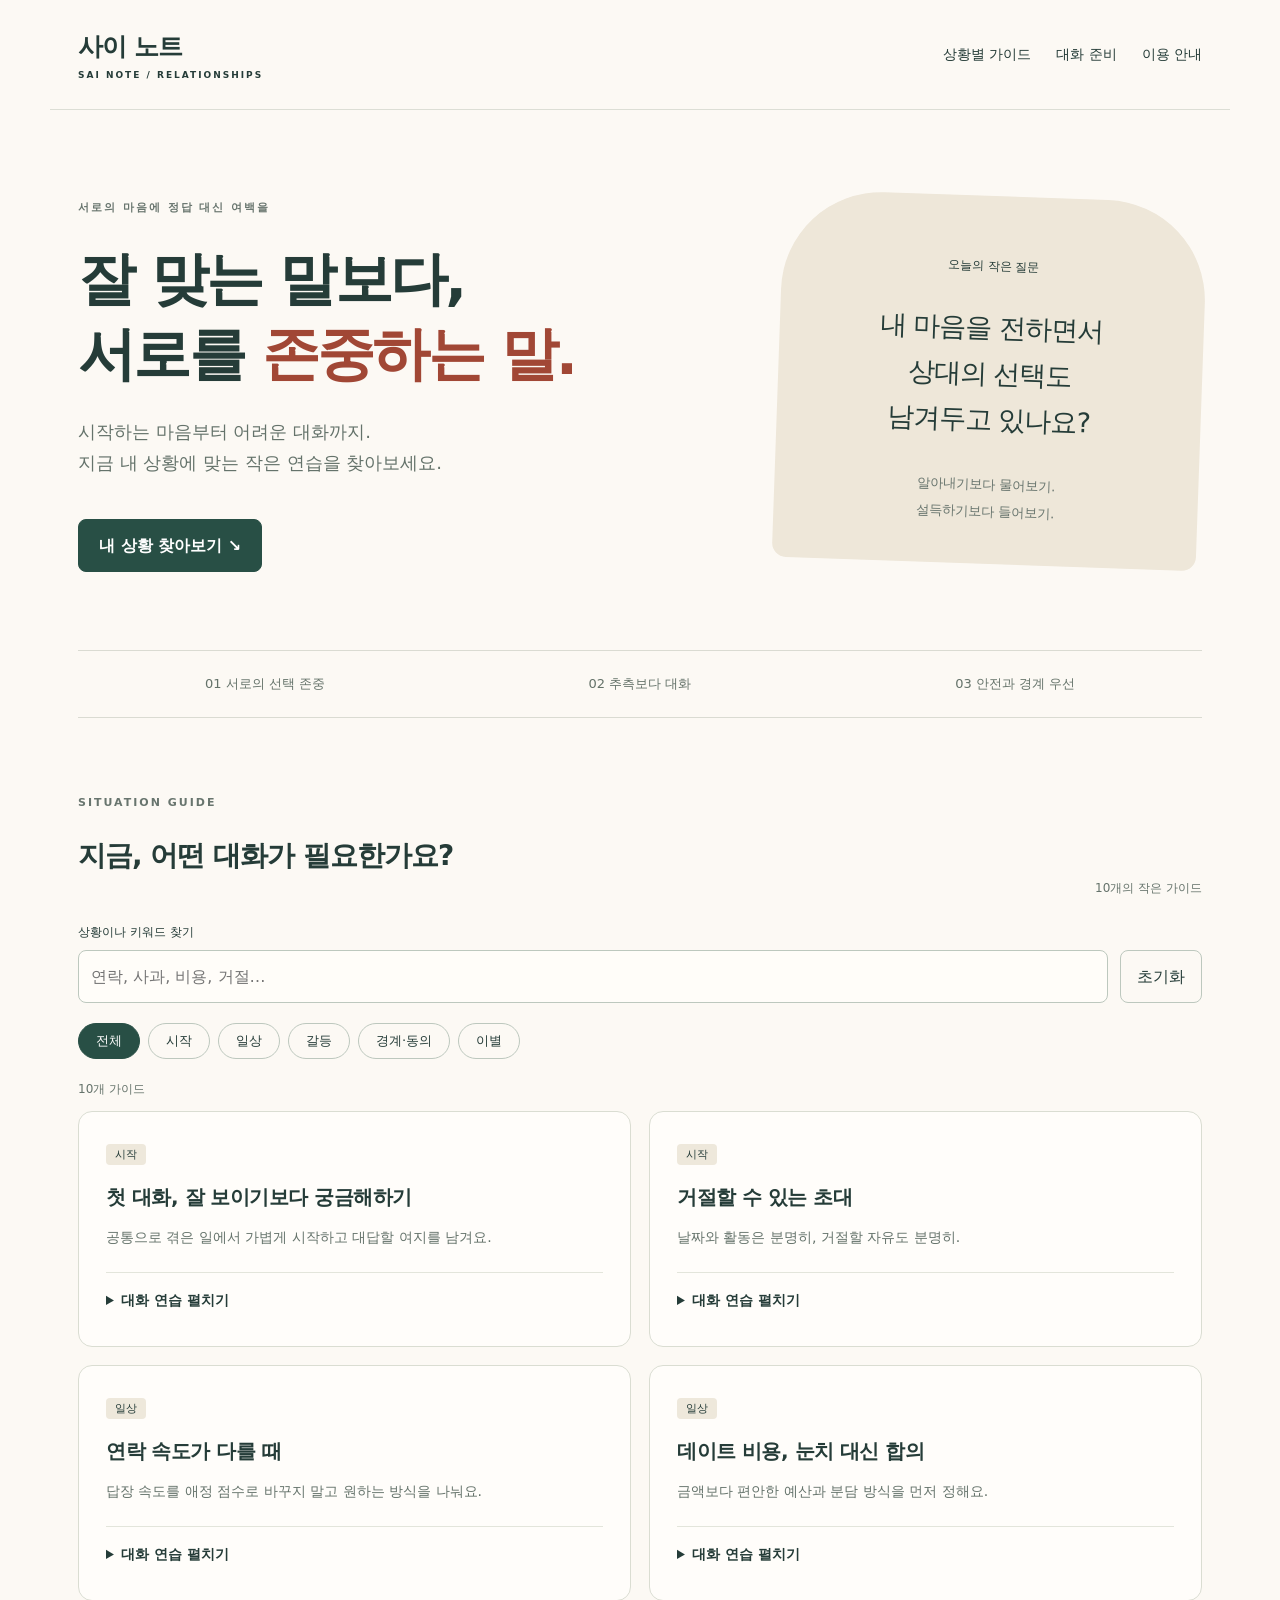
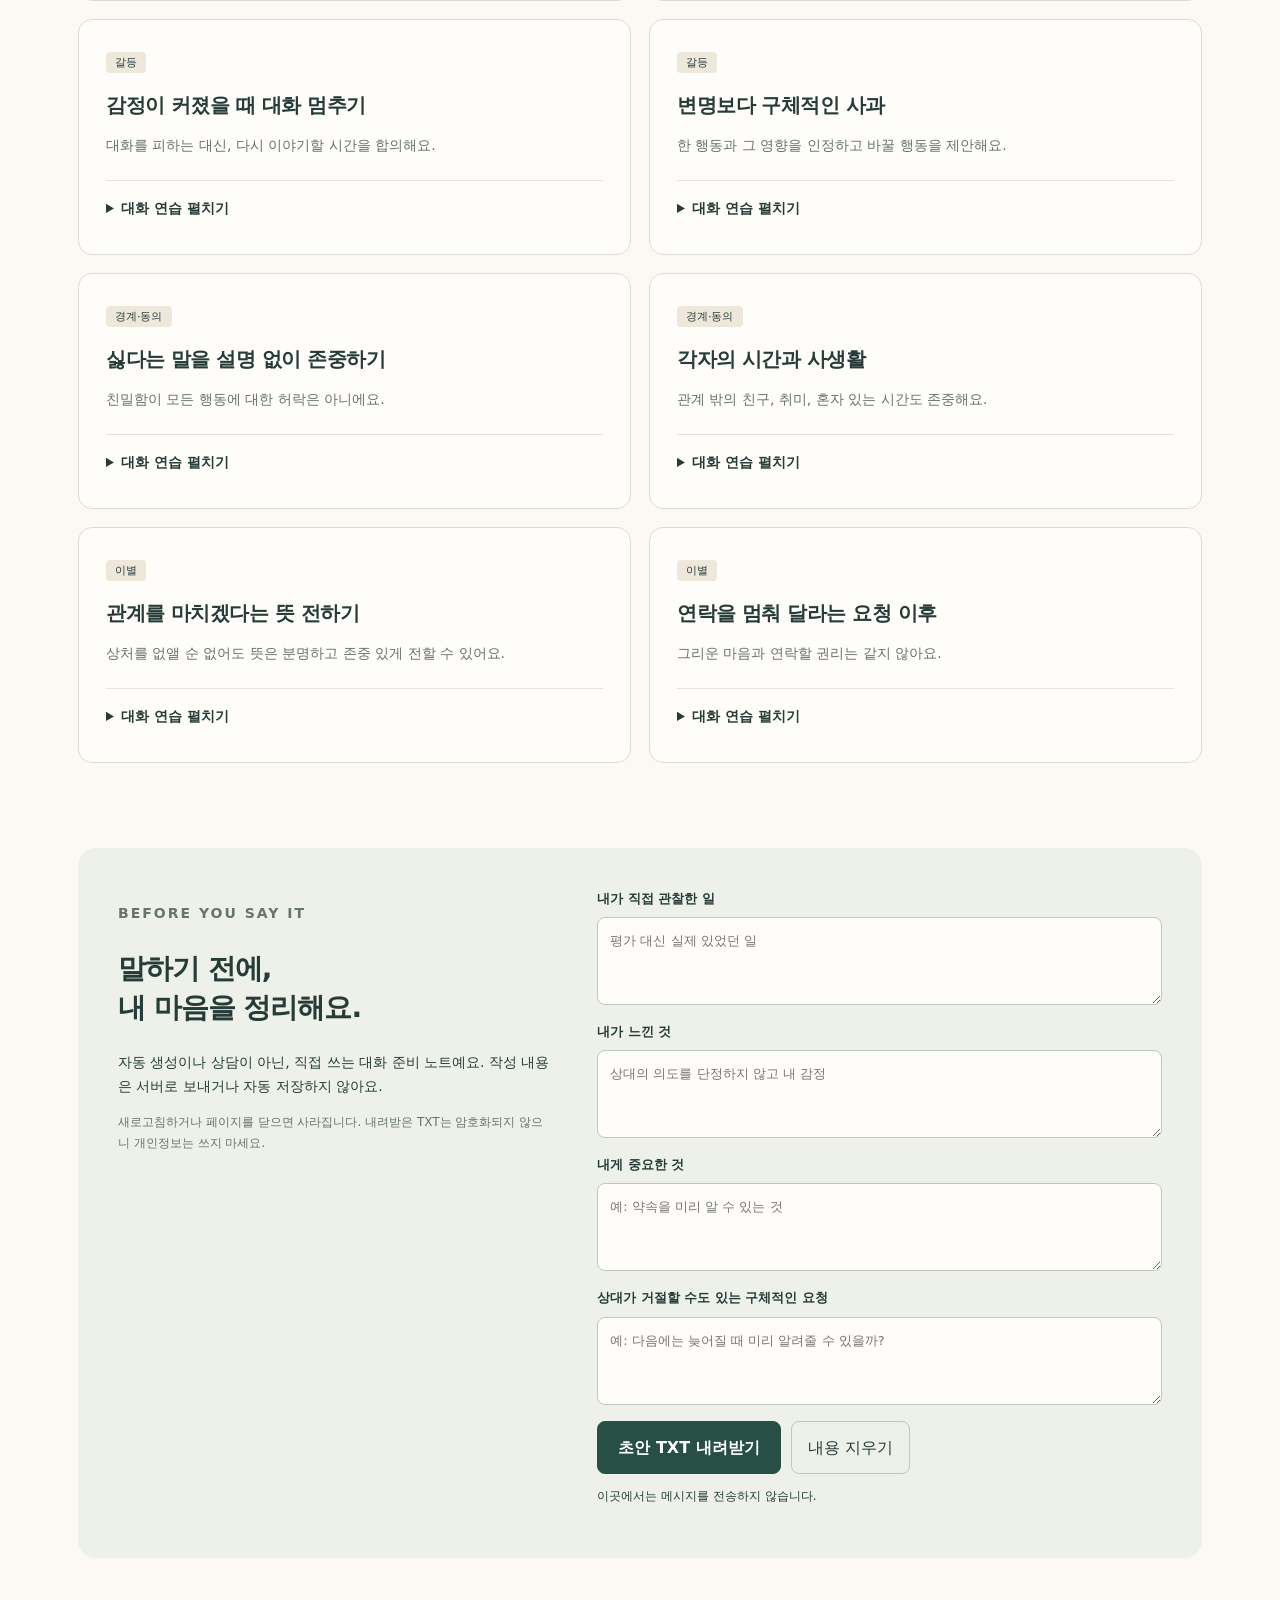
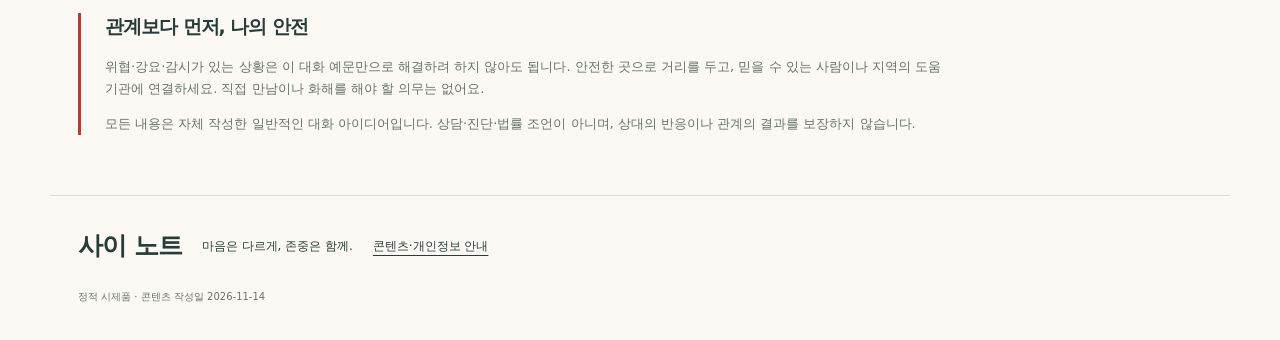
==== index.html @ 55cfc944 "Publish respectful relationship guide prototype" ====
<!doctype html><html lang="ko"><head><meta name="robots" content="noindex,nofollow"><meta charset="utf-8"><meta name="viewport" content="width=device-width,initial-scale=1"><meta name="description" content="서로를 존중하는 대화, 갈등, 경계와 이별을 위한 상황별 연애 가이드."><title>사이 노트 · 서로를 이해하는 대화</title><link rel="stylesheet" href="./style.css"><script type="module" src="./app.js"></script></head><body><a class="skip" href="#main">본문 바로가기</a><header><a class="brand" href="./index.html">사이 노트<span>SAI NOTE / RELATIONSHIPS</span></a><nav aria-label="주 메뉴"><a href="#guides">상황별 가이드</a><a href="#draft">대화 준비</a><a href="./about.html">이용 안내</a></nav></header><main id="main"><section class="hero"><div><p class="eyebrow">서로의 마음에 정답 대신 여백을</p><h1>잘 맞는 말보다,<br>서로를 <em>존중하는 말.</em></h1><p class="lead">시작하는 마음부터 어려운 대화까지.<br>지금 내 상황에 맞는 작은 연습을 찾아보세요.</p><a class="cta" href="#guides">내 상황 찾아보기 ↘</a></div><aside class="hero-note"><span>오늘의 작은 질문</span><p>내 마음을 전하면서<br>상대의 선택도<br>남겨두고 있나요?</p><small>알아내기보다 물어보기.<br>설득하기보다 들어보기.</small></aside></section><div class="principles"><span>01 서로의 선택 존중</span><span>02 추측보다 대화</span><span>03 안전과 경계 우선</span></div><section id="guides"><div class="section-heading"><div><p class="eyebrow">SITUATION GUIDE</p><h2>지금, 어떤 대화가 필요한가요?</h2></div><span>10개의 작은 가이드</span></div><label class="search-label" for="search">상황이나 키워드 찾기</label><div class="search-row"><input id="search" type="search" placeholder="연락, 사과, 비용, 거절…" maxlength="150"><button id="reset" type="button">초기화</button></div><div class="filters" id="filters" role="group" aria-label="상황 분류"></div><p id="count" role="status" aria-live="polite"></p><div id="cards" class="cards"></div><noscript><p>가이드 검색에는 JavaScript가 필요합니다. 이 사이트는 외부로 입력을 전송하지 않습니다.</p></noscript></section><section id="draft" class="draft"><div><p class="eyebrow">BEFORE YOU SAY IT</p><h2>말하기 전에,<br>내 마음을 정리해요.</h2><p>자동 생성이나 상담이 아닌, 직접 쓰는 대화 준비 노트예요. 작성 내용은 서버로 보내거나 자동 저장하지 않아요.</p><p class="muted">새로고침하거나 페이지를 닫으면 사라집니다. 내려받은 TXT는 암호화되지 않으니 개인정보는 쓰지 마세요.</p></div><form id="draft-form"><label for="fact">내가 직접 관찰한 일<textarea id="fact" maxlength="1000" placeholder="평가 대신 실제 있었던 일"></textarea></label><label for="feeling">내가 느낀 것<textarea id="feeling" maxlength="1000" placeholder="상대의 의도를 단정하지 않고 내 감정"></textarea></label><label for="need">내게 중요한 것<textarea id="need" maxlength="1000" placeholder="예: 약속을 미리 알 수 있는 것"></textarea></label><label for="request">상대가 거절할 수도 있는 구체적인 요청<textarea id="request" maxlength="1000" placeholder="예: 다음에는 늦어질 때 미리 알려줄 수 있을까?"></textarea></label><div class="actions"><button type="submit" class="cta">초안 TXT 내려받기</button><button id="clear" type="button">내용 지우기</button></div><p id="draft-status" role="status" aria-live="polite">이곳에서는 메시지를 전송하지 않습니다.</p></form></section><aside class="notice"><h2>관계보다 먼저, 나의 안전</h2><p>위협·강요·감시가 있는 상황은 이 대화 예문만으로 해결하려 하지 않아도 됩니다. 안전한 곳으로 거리를 두고, 믿을 수 있는 사람이나 지역의 도움 기관에 연결하세요. 직접 만남이나 화해를 해야 할 의무는 없어요.</p><p>모든 내용은 자체 작성한 일반적인 대화 아이디어입니다. 상담·진단·법률 조언이 아니며, 상대의 반응이나 관계의 결과를 보장하지 않습니다.</p></aside></main><footer><a class="brand" href="./index.html">사이 노트</a><p>마음은 다르게, 존중은 함께.</p><a href="./about.html">콘텐츠·개인정보 안내</a><small>정적 시제품 · 콘텐츠 작성일 2026-11-14</small></footer></body></html>
---- style.css ----
:root{font-family:system-ui,-apple-system,'Apple SD Gothic Neo',sans-serif;color:#253c38;background:#fcf9f4;line-height:1.7;font-size:16px}*{box-sizing:border-box}html{scroll-behavior:smooth}body{margin:0}a{color:inherit;text-underline-offset:5px}button,input,textarea{font:inherit}button,a,input,textarea,summary{-webkit-tap-highlight-color:transparent}button,summary{cursor:pointer}:focus-visible{outline:3px solid #ac4a35;outline-offset:4px}header,main,footer{max-width:1180px;margin:auto;padding:0 28px}header{display:flex;align-items:center;justify-content:space-between;gap:24px;min-height:110px;border-bottom:1px solid #dcded5}.brand{text-decoration:none;font-size:25px;font-weight:800;letter-spacing:-1px}.brand span{display:block;font-size:9px;letter-spacing:2px;font-weight:600}nav{display:flex;gap:25px;font-size:14px}nav a{text-decoration:none}.hero{padding:78px 0;display:grid;grid-template-columns:1.5fr 1fr;gap:65px;align-items:center}.eyebrow{font-size:11px;font-weight:700;letter-spacing:2px;color:#68756e}h1{font-size:clamp(35px,4.5vw,58px);line-height:1.3;letter-spacing:-2.6px;margin:25px 0}h1 em{font-style:normal;color:#a14735}.lead{font-size:18px;color:#65736b}.cta{display:inline-block;background:#284f45;color:#fff;border:1px solid #284f45;border-radius:8px;padding:12px 20px;text-decoration:none;font-weight:650}.hero .cta{margin-top:22px}.hero-note{background:#eee7d9;border-radius:100px 100px 14px 14px;padding:55px 35px 40px;text-align:center;transform:rotate(2deg)}.hero-note>span{font-size:12px}.hero-note>p{font-size:27px;line-height:1.7;letter-spacing:-1px}.hero-note small{color:#68756e}.principles{border-top:1px solid #dadbd2;border-bottom:1px solid #dadbd2;display:flex;justify-content:space-around;gap:10px;padding:22px 0;font-size:13px;color:#647269}section{scroll-margin-top:25px}#guides{padding:65px 0}.section-heading{display:flex;align-items:end;justify-content:space-between;gap:20px}.section-heading>span{font-size:12px;color:#65736b}h2{font-size:28px;line-height:1.4;letter-spacing:-1px}h3{font-size:20px;line-height:1.5;margin:16px 0 9px;letter-spacing:-.5px}.search-label{display:block;font-size:12px;margin:24px 0 7px}.search-row{display:flex;gap:12px}input,textarea{background:#fffdf9;border:1px solid #bdc8be;border-radius:8px;padding:12px;max-width:100%;width:100%;color:#253c38}button{border:1px solid #bdc8be;background:transparent;border-radius:8px;padding:9px 16px;color:#253c38;white-space:nowrap}.filters{display:flex;flex-wrap:wrap;gap:8px;margin:20px 0}.filters button{font-size:13px;border-radius:30px;padding:6px 17px}.filters button[aria-pressed=true]{background:#284f45;color:#fff;border-color:#284f45}#count{font-size:12px;color:#65736b}.cards{display:grid;grid-template-columns:repeat(2,minmax(0,1fr));gap:18px;align-items:start}.card{border:1px solid #daddd2;border-radius:14px;padding:27px;background:#fffdfa;overflow-wrap:anywhere}.card>p{font-size:14px;color:#65736b}.tag{font-size:11px;border-radius:4px;background:#eee8db;padding:4px 9px}details{font-size:14px;border-top:1px solid #e3e5db;padding-top:16px;margin-top:22px}summary{font-weight:650;min-height:30px}ol{padding-left:23px}li{margin-bottom:10px}blockquote{margin:12px 0;padding:15px;background:#f0f3ec;border-left:3px solid #718471;border-radius:0 6px 6px 0}h4{margin-bottom:6px}.question{color:#a14735;font-weight:600}.empty{grid-column:1/-1;padding:35px;border:1px dashed #bdc8be}.draft{background:#eef1e9;border-radius:18px;padding:40px;display:grid;grid-template-columns:1fr 1.3fr;gap:45px;margin:20px 0 55px}.draft p{font-size:14px}.draft .muted{font-size:12px;color:#65736b}form label{display:block;font-size:13px;font-weight:650;margin-bottom:16px}textarea{display:block;min-height:88px;resize:vertical;margin-top:7px;font-weight:400}.actions{display:flex;flex-wrap:wrap;gap:10px}#draft-status{font-size:12px}.notice{border-left:3px solid #a14735;padding:0 24px;margin-bottom:60px}.notice h2{font-size:19px}.notice p{font-size:13px;max-width:850px;color:#65736b}footer{border-top:1px solid #dcded5;padding-top:28px;padding-bottom:35px;display:flex;align-items:center;gap:20px;flex-wrap:wrap}footer p,footer>a:not(.brand){font-size:12px}footer small{width:100%;font-size:10px;color:#65736b}.skip{position:absolute;left:10px;top:-100px;background:white;padding:10px;z-index:10}.skip:focus{top:10px}.about{max-width:800px;padding-top:45px;padding-bottom:60px}.about h1{font-size:38px}.about h2{font-size:22px;margin-top:35px}.about p{overflow-wrap:anywhere}@media(max-width:750px){header{flex-direction:column;align-items:flex-start;padding-top:20px;padding-bottom:20px;gap:16px}nav{gap:17px;font-size:12px}.hero{grid-template-columns:1fr;gap:30px;padding:40px 0}.hero-note{transform:none;border-radius:18px;padding:25px}.hero-note>p{font-size:23px}.hero-note small{display:block}.principles{flex-wrap:wrap;justify-content:flex-start;font-size:11px}.section-heading{display:block}.cards{grid-template-columns:1fr}.draft{grid-template-columns:1fr;padding:23px;gap:20px}header,main,footer{padding-left:20px;padding-right:20px}h2{font-size:24px}.card{padding:21px}}@media(prefers-reduced-motion:reduce){html{scroll-behavior:auto}}
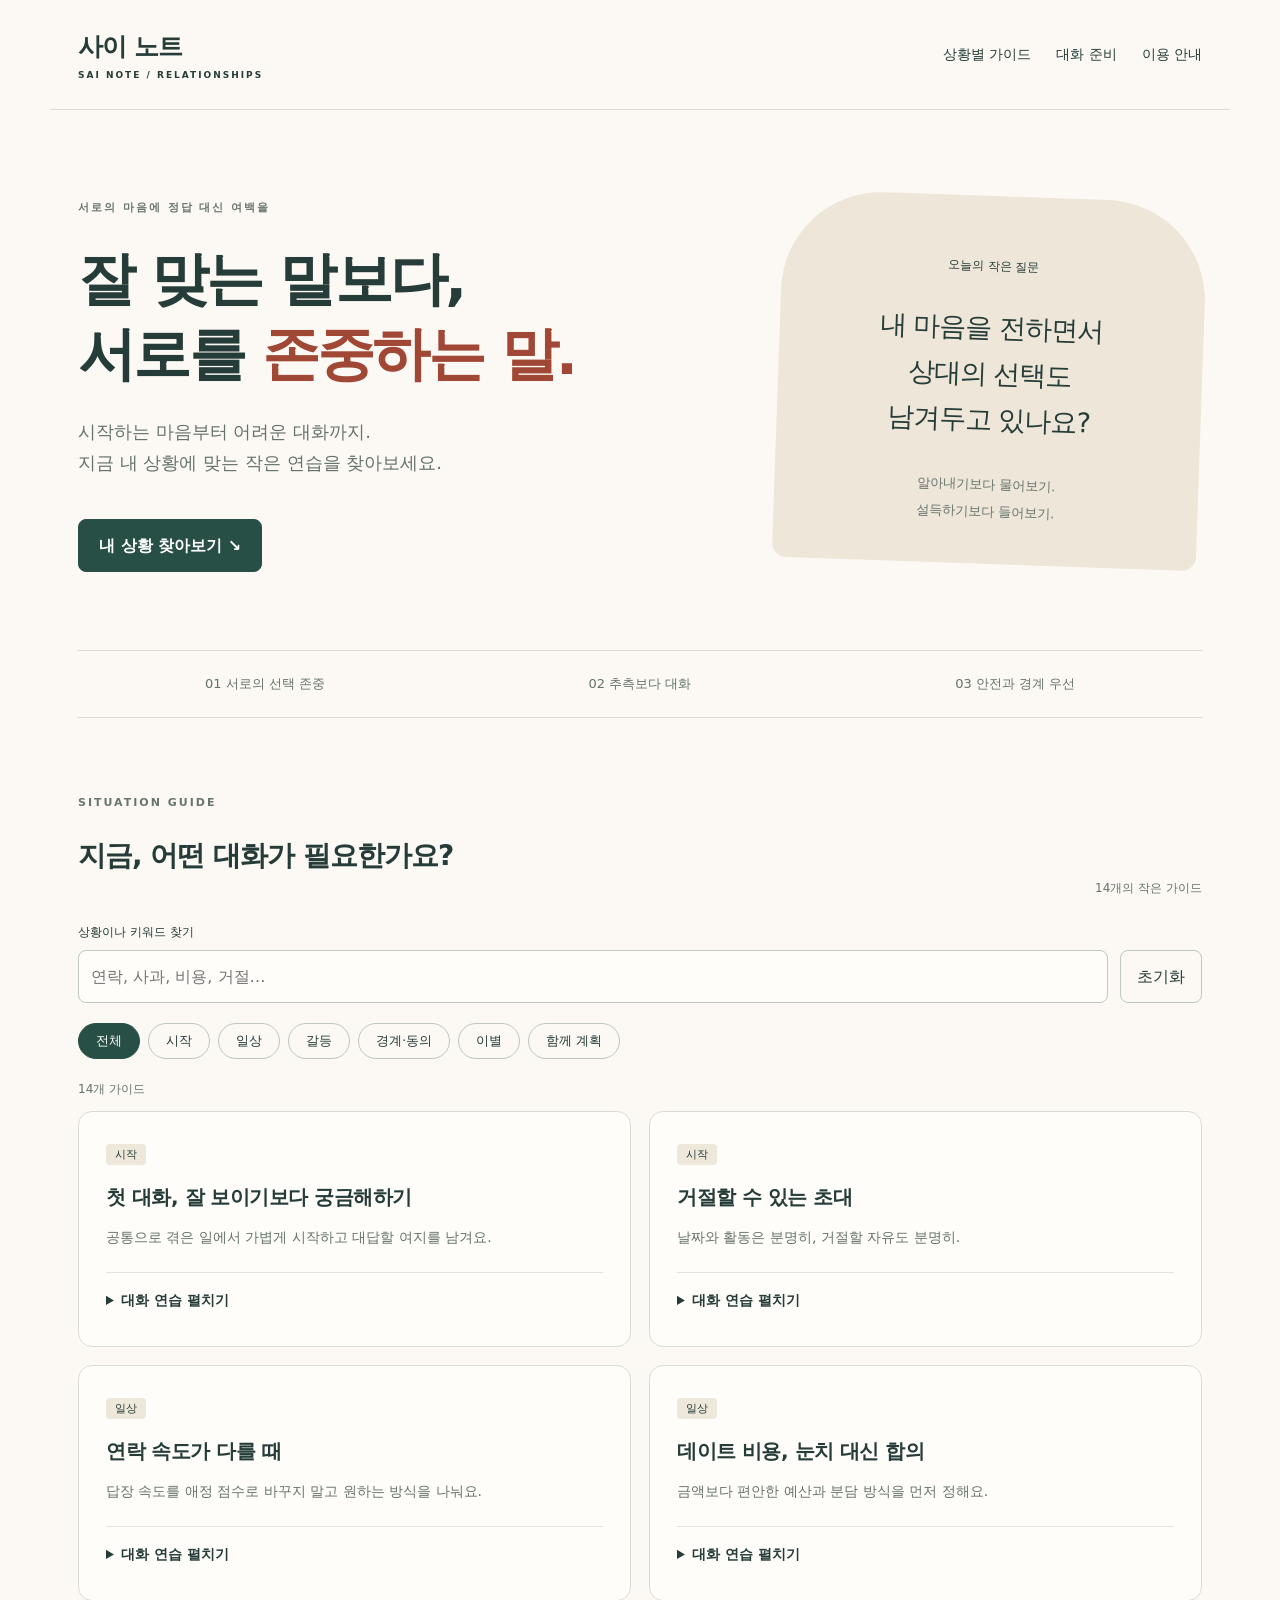
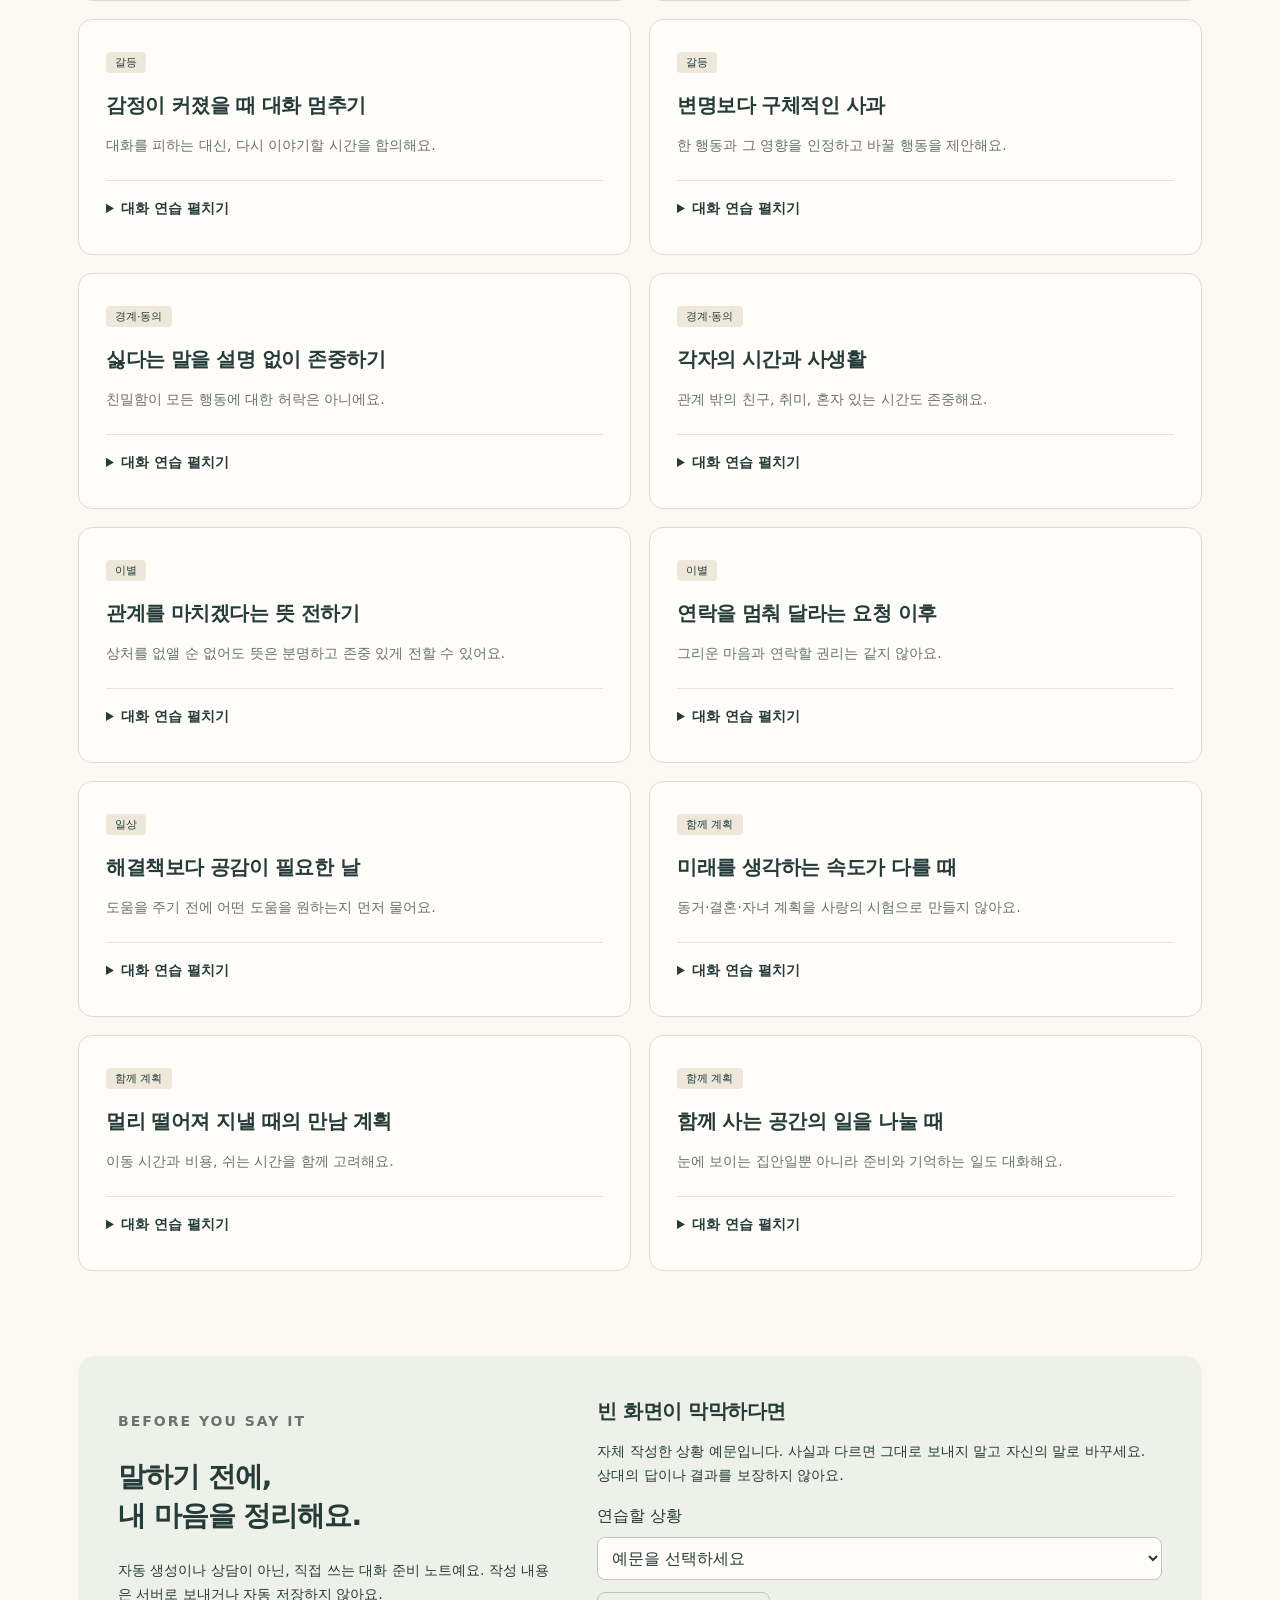
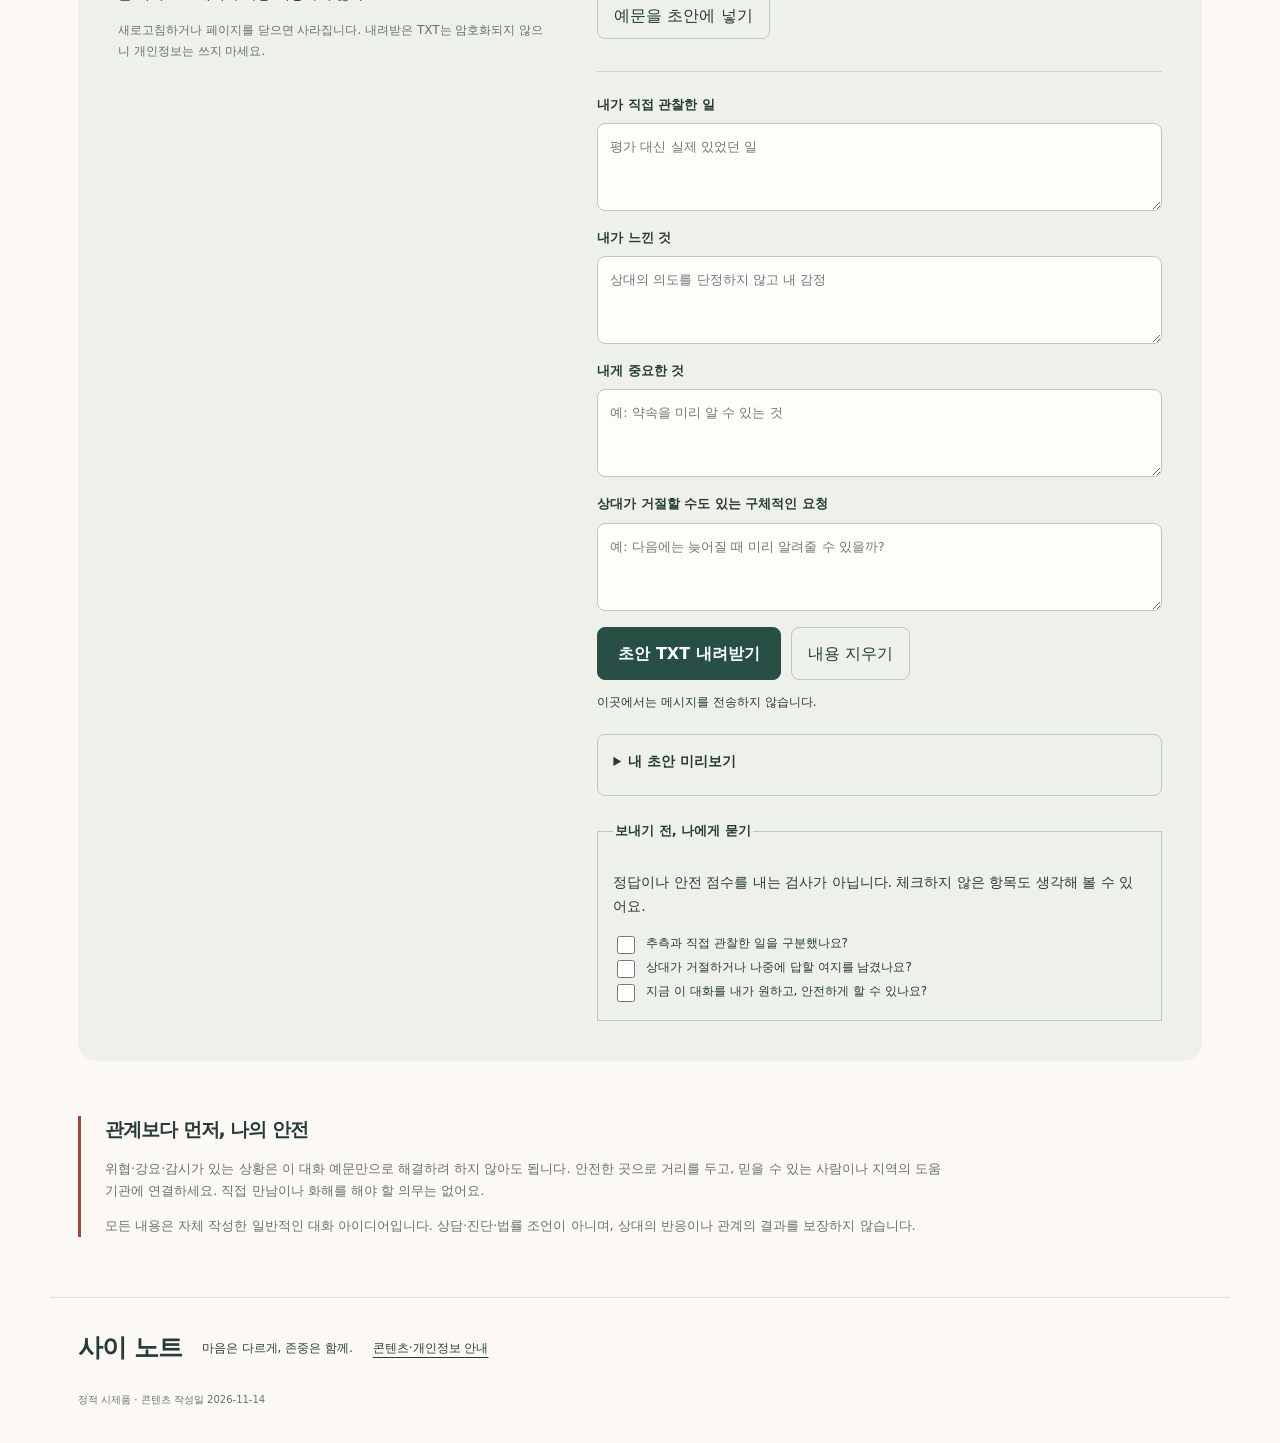
==== commit a6d8ec44: "Add respectful planning guides and private draft examples with preview" ====
--- a/index.html
+++ b/index.html
@@ -1 +1 @@
-<!doctype html><html lang="ko"><head><meta name="robots" content="noindex,nofollow"><meta charset="utf-8"><meta name="viewport" content="width=device-width,initial-scale=1"><meta name="description" content="서로를 존중하는 대화, 갈등, 경계와 이별을 위한 상황별 연애 가이드."><title>사이 노트 · 서로를 이해하는 대화</title><link rel="stylesheet" href="./style.css"><script type="module" src="./app.js"></script></head><body><a class="skip" href="#main">본문 바로가기</a><header><a class="brand" href="./index.html">사이 노트<span>SAI NOTE / RELATIONSHIPS</span></a><nav aria-label="주 메뉴"><a href="#guides">상황별 가이드</a><a href="#draft">대화 준비</a><a href="./about.html">이용 안내</a></nav></header><main id="main"><section class="hero"><div><p class="eyebrow">서로의 마음에 정답 대신 여백을</p><h1>잘 맞는 말보다,<br>서로를 <em>존중하는 말.</em></h1><p class="lead">시작하는 마음부터 어려운 대화까지.<br>지금 내 상황에 맞는 작은 연습을 찾아보세요.</p><a class="cta" href="#guides">내 상황 찾아보기 ↘</a></div><aside class="hero-note"><span>오늘의 작은 질문</span><p>내 마음을 전하면서<br>상대의 선택도<br>남겨두고 있나요?</p><small>알아내기보다 물어보기.<br>설득하기보다 들어보기.</small></aside></section><div class="principles"><span>01 서로의 선택 존중</span><span>02 추측보다 대화</span><span>03 안전과 경계 우선</span></div><section id="guides"><div class="section-heading"><div><p class="eyebrow">SITUATION GUIDE</p><h2>지금, 어떤 대화가 필요한가요?</h2></div><span>10개의 작은 가이드</span></div><label class="search-label" for="search">상황이나 키워드 찾기</label><div class="search-row"><input id="search" type="search" placeholder="연락, 사과, 비용, 거절…" maxlength="150"><button id="reset" type="button">초기화</button></div><div class="filters" id="filters" role="group" aria-label="상황 분류"></div><p id="count" role="status" aria-live="polite"></p><div id="cards" class="cards"></div><noscript><p>가이드 검색에는 JavaScript가 필요합니다. 이 사이트는 외부로 입력을 전송하지 않습니다.</p></noscript></section><section id="draft" class="draft"><div><p class="eyebrow">BEFORE YOU SAY IT</p><h2>말하기 전에,<br>내 마음을 정리해요.</h2><p>자동 생성이나 상담이 아닌, 직접 쓰는 대화 준비 노트예요. 작성 내용은 서버로 보내거나 자동 저장하지 않아요.</p><p class="muted">새로고침하거나 페이지를 닫으면 사라집니다. 내려받은 TXT는 암호화되지 않으니 개인정보는 쓰지 마세요.</p></div><form id="draft-form"><label for="fact">내가 직접 관찰한 일<textarea id="fact" maxlength="1000" placeholder="평가 대신 실제 있었던 일"></textarea></label><label for="feeling">내가 느낀 것<textarea id="feeling" maxlength="1000" placeholder="상대의 의도를 단정하지 않고 내 감정"></textarea></label><label for="need">내게 중요한 것<textarea id="need" maxlength="1000" placeholder="예: 약속을 미리 알 수 있는 것"></textarea></label><label for="request">상대가 거절할 수도 있는 구체적인 요청<textarea id="request" maxlength="1000" placeholder="예: 다음에는 늦어질 때 미리 알려줄 수 있을까?"></textarea></label><div class="actions"><button type="submit" class="cta">초안 TXT 내려받기</button><button id="clear" type="button">내용 지우기</button></div><p id="draft-status" role="status" aria-live="polite">이곳에서는 메시지를 전송하지 않습니다.</p></form></section><aside class="notice"><h2>관계보다 먼저, 나의 안전</h2><p>위협·강요·감시가 있는 상황은 이 대화 예문만으로 해결하려 하지 않아도 됩니다. 안전한 곳으로 거리를 두고, 믿을 수 있는 사람이나 지역의 도움 기관에 연결하세요. 직접 만남이나 화해를 해야 할 의무는 없어요.</p><p>모든 내용은 자체 작성한 일반적인 대화 아이디어입니다. 상담·진단·법률 조언이 아니며, 상대의 반응이나 관계의 결과를 보장하지 않습니다.</p></aside></main><footer><a class="brand" href="./index.html">사이 노트</a><p>마음은 다르게, 존중은 함께.</p><a href="./about.html">콘텐츠·개인정보 안내</a><small>정적 시제품 · 콘텐츠 작성일 2026-11-14</small></footer></body></html>
+<!doctype html><html lang="ko"><head><meta name="robots" content="noindex,nofollow"><meta charset="utf-8"><meta name="viewport" content="width=device-width,initial-scale=1"><meta name="description" content="서로를 존중하는 대화, 갈등, 경계와 이별을 위한 상황별 연애 가이드."><title>사이 노트 · 서로를 이해하는 대화</title><link rel="stylesheet" href="./style-v2.css"><script type="module" src="./app-v2.js"></script></head><body><a class="skip" href="#main">본문 바로가기</a><header><a class="brand" href="./index.html">사이 노트<span>SAI NOTE / RELATIONSHIPS</span></a><nav aria-label="주 메뉴"><a href="#guides">상황별 가이드</a><a href="#draft">대화 준비</a><a href="./about.html">이용 안내</a></nav></header><main id="main"><section class="hero"><div><p class="eyebrow">서로의 마음에 정답 대신 여백을</p><h1>잘 맞는 말보다,<br>서로를 <em>존중하는 말.</em></h1><p class="lead">시작하는 마음부터 어려운 대화까지.<br>지금 내 상황에 맞는 작은 연습을 찾아보세요.</p><a class="cta" href="#guides">내 상황 찾아보기 ↘</a></div><aside class="hero-note"><span>오늘의 작은 질문</span><p>내 마음을 전하면서<br>상대의 선택도<br>남겨두고 있나요?</p><small>알아내기보다 물어보기.<br>설득하기보다 들어보기.</small></aside></section><div class="principles"><span>01 서로의 선택 존중</span><span>02 추측보다 대화</span><span>03 안전과 경계 우선</span></div><section id="guides"><div class="section-heading"><div><p class="eyebrow">SITUATION GUIDE</p><h2>지금, 어떤 대화가 필요한가요?</h2></div><span>14개의 작은 가이드</span></div><label class="search-label" for="search">상황이나 키워드 찾기</label><div class="search-row"><input id="search" type="search" placeholder="연락, 사과, 비용, 거절…" maxlength="150"><button id="reset" type="button">초기화</button></div><div class="filters" id="filters" role="group" aria-label="상황 분류"></div><p id="count" role="status" aria-live="polite"></p><div id="cards" class="cards"></div><noscript><p>가이드 검색에는 JavaScript가 필요합니다. 이 사이트는 외부로 입력을 전송하지 않습니다.</p></noscript></section><section id="draft" class="draft"><div><p class="eyebrow">BEFORE YOU SAY IT</p><h2>말하기 전에,<br>내 마음을 정리해요.</h2><p>자동 생성이나 상담이 아닌, 직접 쓰는 대화 준비 노트예요. 작성 내용은 서버로 보내거나 자동 저장하지 않아요.</p><p class="muted">새로고침하거나 페이지를 닫으면 사라집니다. 내려받은 TXT는 암호화되지 않으니 개인정보는 쓰지 마세요.</p></div><div class="draft-workspace"><div class="examples"><h3>빈 화면이 막막하다면</h3><p>자체 작성한 상황 예문입니다. 사실과 다르면 그대로 보내지 말고 자신의 말로 바꾸세요. 상대의 답이나 결과를 보장하지 않아요.</p><label for="template">연습할 상황</label><select id="template"><option value="">예문을 선택하세요</option><option value="support">필요한 도움 묻기</option><option value="distance">만남 일정 조정하기</option><option value="chores">집안일 다시 나누기</option></select><button id="apply-template" type="button">예문을 초안에 넣기</button><p id="template-status" role="status" aria-live="polite"></p></div><form id="draft-form"><label for="fact">내가 직접 관찰한 일<textarea id="fact" maxlength="1000" placeholder="평가 대신 실제 있었던 일"></textarea></label><label for="feeling">내가 느낀 것<textarea id="feeling" maxlength="1000" placeholder="상대의 의도를 단정하지 않고 내 감정"></textarea></label><label for="need">내게 중요한 것<textarea id="need" maxlength="1000" placeholder="예: 약속을 미리 알 수 있는 것"></textarea></label><label for="request">상대가 거절할 수도 있는 구체적인 요청<textarea id="request" maxlength="1000" placeholder="예: 다음에는 늦어질 때 미리 알려줄 수 있을까?"></textarea></label><div class="actions"><button type="submit" class="cta">초안 TXT 내려받기</button><button id="clear" type="button">내용 지우기</button></div><p id="draft-status" role="status" aria-live="polite">이곳에서는 메시지를 전송하지 않습니다.</p></form><details class="preview"><summary>내 초안 미리보기</summary><p>기기에 저장하거나 전송하지 않는 텍스트 미리보기입니다.</p><pre id="draft-preview"></pre></details><fieldset class="before-send"><legend>보내기 전, 나에게 묻기</legend><p>정답이나 안전 점수를 내는 검사가 아닙니다. 체크하지 않은 항목도 생각해 볼 수 있어요.</p><label><input type="checkbox">추측과 직접 관찰한 일을 구분했나요?</label><label><input type="checkbox">상대가 거절하거나 나중에 답할 여지를 남겼나요?</label><label><input type="checkbox">지금 이 대화를 내가 원하고, 안전하게 할 수 있나요?</label></fieldset></div></section><aside class="notice"><h2>관계보다 먼저, 나의 안전</h2><p>위협·강요·감시가 있는 상황은 이 대화 예문만으로 해결하려 하지 않아도 됩니다. 안전한 곳으로 거리를 두고, 믿을 수 있는 사람이나 지역의 도움 기관에 연결하세요. 직접 만남이나 화해를 해야 할 의무는 없어요.</p><p>모든 내용은 자체 작성한 일반적인 대화 아이디어입니다. 상담·진단·법률 조언이 아니며, 상대의 반응이나 관계의 결과를 보장하지 않습니다.</p></aside></main><footer><a class="brand" href="./index.html">사이 노트</a><p>마음은 다르게, 존중은 함께.</p><a href="./about.html">콘텐츠·개인정보 안내</a><small>정적 시제품 · 콘텐츠 작성일 2026-11-14</small></footer></body></html>
--- a/style-v2.css
+++ b/style-v2.css
@@ -0,0 +1,3 @@
+:root{font-family:system-ui,-apple-system,'Apple SD Gothic Neo',sans-serif;color:#253c38;background:#fcf9f4;line-height:1.7;font-size:16px}*{box-sizing:border-box}html{scroll-behavior:smooth}body{margin:0}a{color:inherit;text-underline-offset:5px}button,input,textarea{font:inherit}button,a,input,textarea,summary{-webkit-tap-highlight-color:transparent}button,summary{cursor:pointer}:focus-visible{outline:3px solid #ac4a35;outline-offset:4px}header,main,footer{max-width:1180px;margin:auto;padding:0 28px}header{display:flex;align-items:center;justify-content:space-between;gap:24px;min-height:110px;border-bottom:1px solid #dcded5}.brand{text-decoration:none;font-size:25px;font-weight:800;letter-spacing:-1px}.brand span{display:block;font-size:9px;letter-spacing:2px;font-weight:600}nav{display:flex;gap:25px;font-size:14px}nav a{text-decoration:none}.hero{padding:78px 0;display:grid;grid-template-columns:1.5fr 1fr;gap:65px;align-items:center}.eyebrow{font-size:11px;font-weight:700;letter-spacing:2px;color:#68756e}h1{font-size:clamp(35px,4.5vw,58px);line-height:1.3;letter-spacing:-2.6px;margin:25px 0}h1 em{font-style:normal;color:#a14735}.lead{font-size:18px;color:#65736b}.cta{display:inline-block;background:#284f45;color:#fff;border:1px solid #284f45;border-radius:8px;padding:12px 20px;text-decoration:none;font-weight:650}.hero .cta{margin-top:22px}.hero-note{background:#eee7d9;border-radius:100px 100px 14px 14px;padding:55px 35px 40px;text-align:center;transform:rotate(2deg)}.hero-note>span{font-size:12px}.hero-note>p{font-size:27px;line-height:1.7;letter-spacing:-1px}.hero-note small{color:#68756e}.principles{border-top:1px solid #dadbd2;border-bottom:1px solid #dadbd2;display:flex;justify-content:space-around;gap:10px;padding:22px 0;font-size:13px;color:#647269}section{scroll-margin-top:25px}#guides{padding:65px 0}.section-heading{display:flex;align-items:end;justify-content:space-between;gap:20px}.section-heading>span{font-size:12px;color:#65736b}h2{font-size:28px;line-height:1.4;letter-spacing:-1px}h3{font-size:20px;line-height:1.5;margin:16px 0 9px;letter-spacing:-.5px}.search-label{display:block;font-size:12px;margin:24px 0 7px}.search-row{display:flex;gap:12px}input,textarea{background:#fffdf9;border:1px solid #bdc8be;border-radius:8px;padding:12px;max-width:100%;width:100%;color:#253c38}button{border:1px solid #bdc8be;background:transparent;border-radius:8px;padding:9px 16px;color:#253c38;white-space:nowrap}.filters{display:flex;flex-wrap:wrap;gap:8px;margin:20px 0}.filters button{font-size:13px;border-radius:30px;padding:6px 17px}.filters button[aria-pressed=true]{background:#284f45;color:#fff;border-color:#284f45}#count{font-size:12px;color:#65736b}.cards{display:grid;grid-template-columns:repeat(2,minmax(0,1fr));gap:18px;align-items:start}.card{border:1px solid #daddd2;border-radius:14px;padding:27px;background:#fffdfa;overflow-wrap:anywhere}.card>p{font-size:14px;color:#65736b}.tag{font-size:11px;border-radius:4px;background:#eee8db;padding:4px 9px}details{font-size:14px;border-top:1px solid #e3e5db;padding-top:16px;margin-top:22px}summary{font-weight:650;min-height:30px}ol{padding-left:23px}li{margin-bottom:10px}blockquote{margin:12px 0;padding:15px;background:#f0f3ec;border-left:3px solid #718471;border-radius:0 6px 6px 0}h4{margin-bottom:6px}.question{color:#a14735;font-weight:600}.empty{grid-column:1/-1;padding:35px;border:1px dashed #bdc8be}.draft{background:#eef1e9;border-radius:18px;padding:40px;display:grid;grid-template-columns:1fr 1.3fr;gap:45px;margin:20px 0 55px}.draft p{font-size:14px}.draft .muted{font-size:12px;color:#65736b}form label{display:block;font-size:13px;font-weight:650;margin-bottom:16px}textarea{display:block;min-height:88px;resize:vertical;margin-top:7px;font-weight:400}.actions{display:flex;flex-wrap:wrap;gap:10px}#draft-status{font-size:12px}.notice{border-left:3px solid #a14735;padding:0 24px;margin-bottom:60px}.notice h2{font-size:19px}.notice p{font-size:13px;max-width:850px;color:#65736b}footer{border-top:1px solid #dcded5;padding-top:28px;padding-bottom:35px;display:flex;align-items:center;gap:20px;flex-wrap:wrap}footer p,footer>a:not(.brand){font-size:12px}footer small{width:100%;font-size:10px;color:#65736b}.skip{position:absolute;left:10px;top:-100px;background:white;padding:10px;z-index:10}.skip:focus{top:10px}.about{max-width:800px;padding-top:45px;padding-bottom:60px}.about h1{font-size:38px}.about h2{font-size:22px;margin-top:35px}.about p{overflow-wrap:anywhere}@media(max-width:750px){header{flex-direction:column;align-items:flex-start;padding-top:20px;padding-bottom:20px;gap:16px}nav{gap:17px;font-size:12px}.hero{grid-template-columns:1fr;gap:30px;padding:40px 0}.hero-note{transform:none;border-radius:18px;padding:25px}.hero-note>p{font-size:23px}.hero-note small{display:block}.principles{flex-wrap:wrap;justify-content:flex-start;font-size:11px}.section-heading{display:block}.cards{grid-template-columns:1fr}.draft{grid-template-columns:1fr;padding:23px;gap:20px}header,main,footer{padding-left:20px;padding-right:20px}h2{font-size:24px}.card{padding:21px}}@media(prefers-reduced-motion:reduce){html{scroll-behavior:auto}}
+
+select{font:inherit;display:block;width:100%;padding:10px;border:1px solid #bdc8be;background:#fffdf9;border-radius:8px;margin:8px 0 12px;color:#253c38}.examples{border-bottom:1px solid #cbd4c7;margin-bottom:22px;padding-bottom:20px}.examples h3{margin-top:0}.preview{padding:15px;border:1px solid #bdc8be;border-radius:8px}.preview summary{font-size:14px}.preview pre{white-space:pre-wrap;overflow-wrap:anywhere;font:inherit;font-size:13px}.before-send{margin:24px 0 0;padding:15px;border:1px solid #bdc8be}.before-send legend{font-size:13px;font-weight:700}.before-send label{display:flex;gap:8px;font-size:12px;font-weight:400}.before-send input{width:18px;height:18px;flex-shrink:0}.draft-workspace{min-width:0}#template-status{font-size:12px}
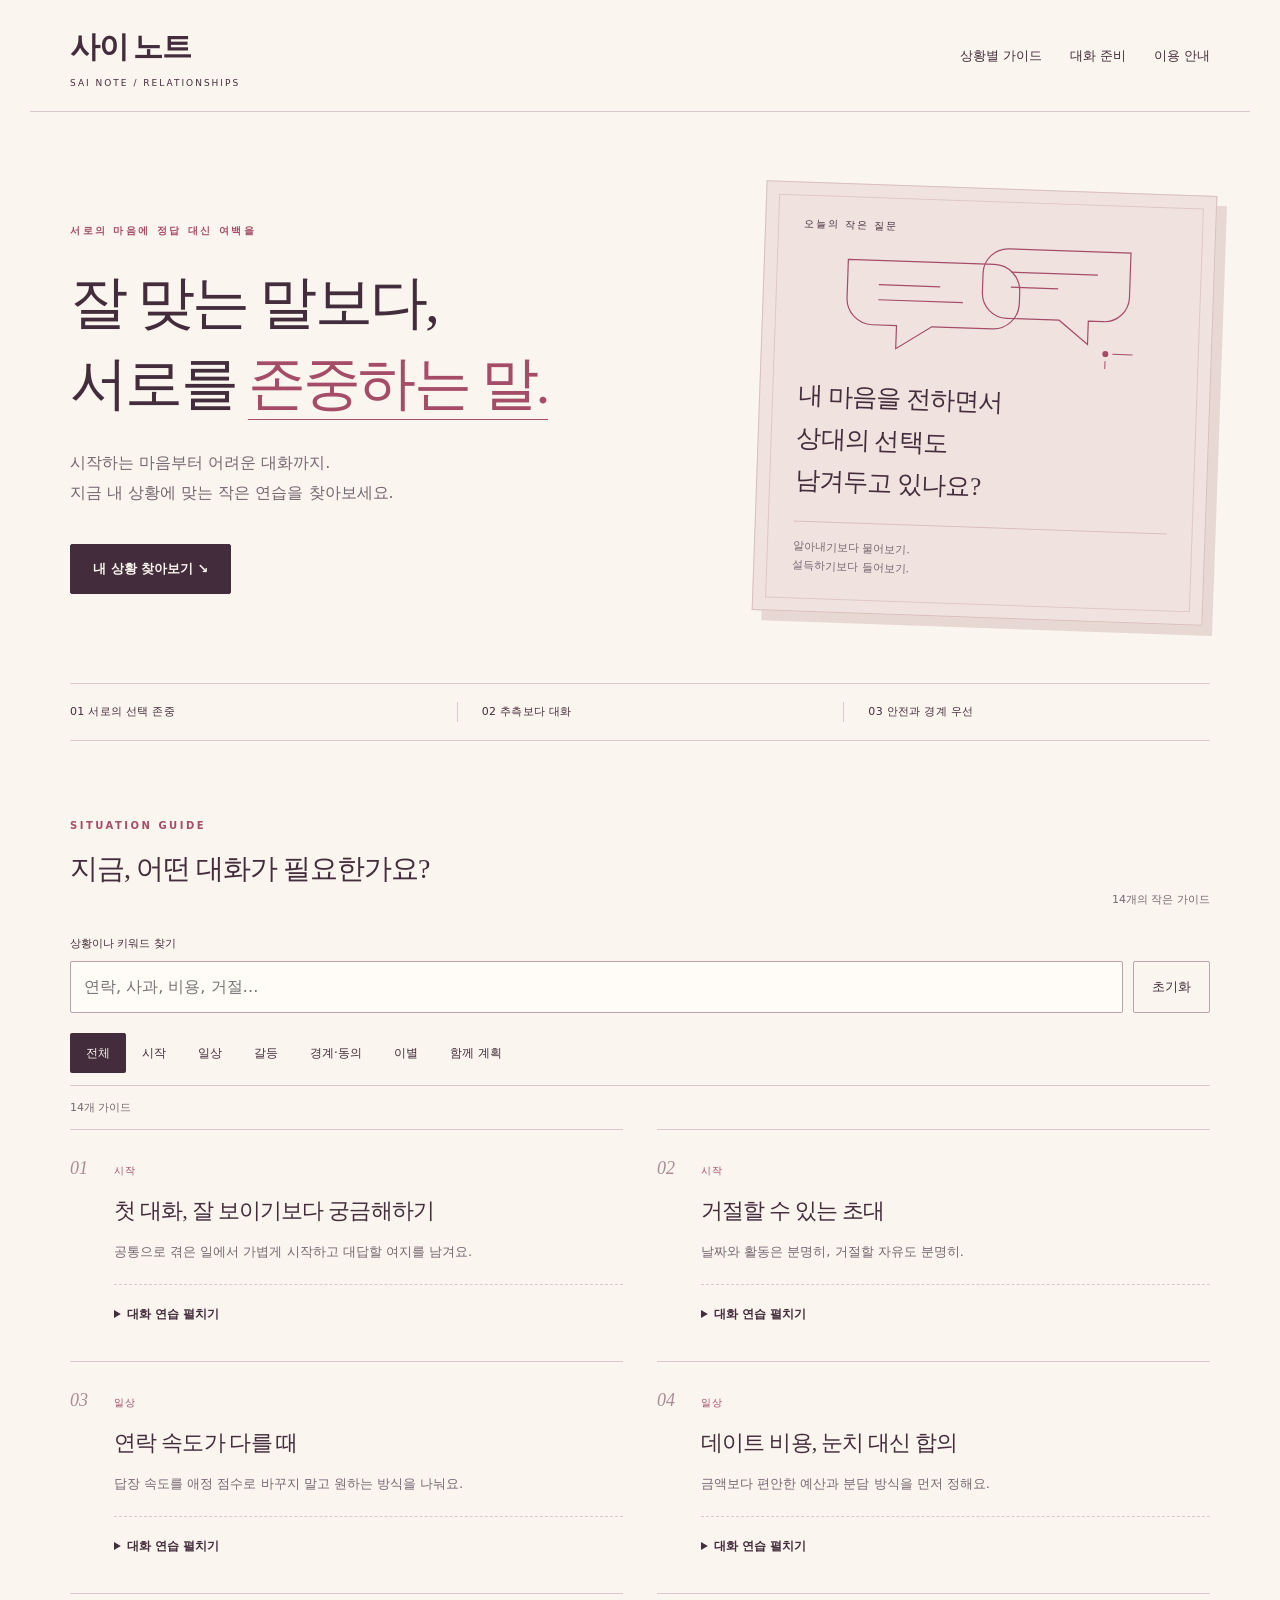
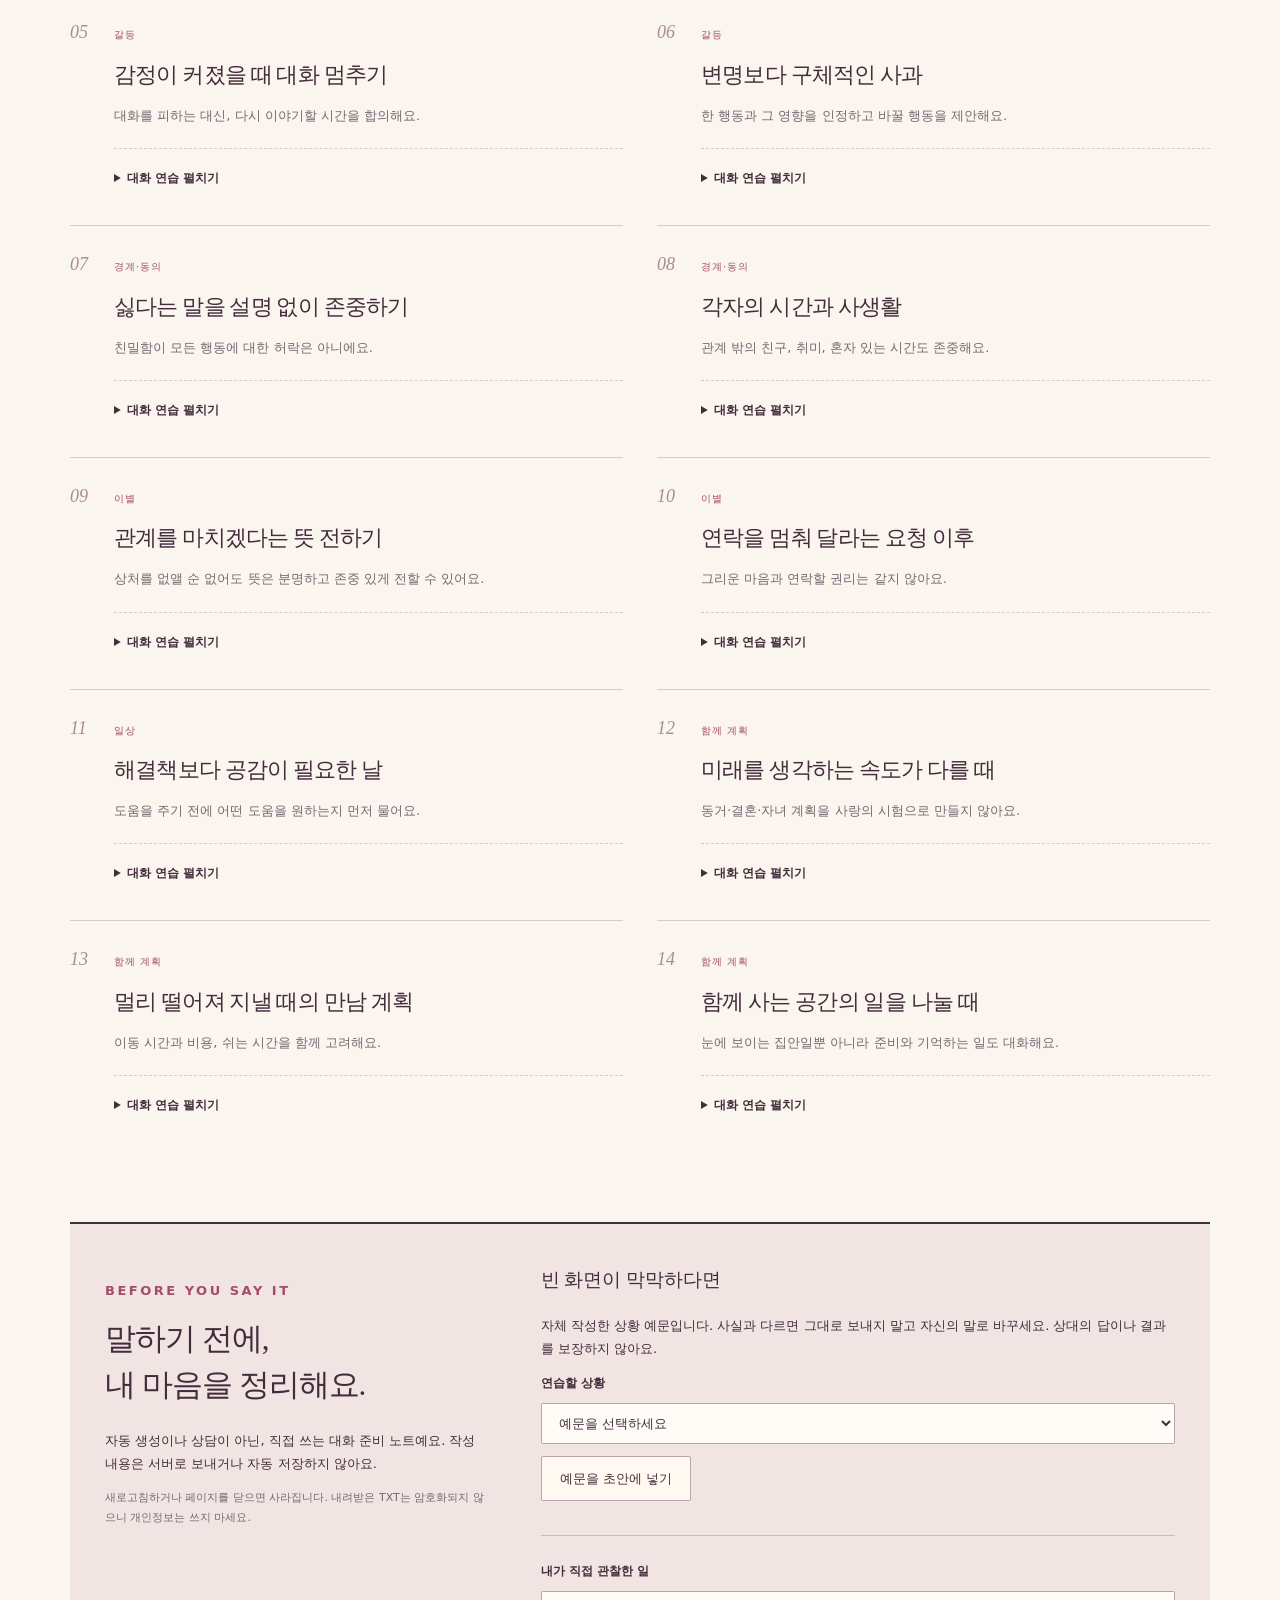
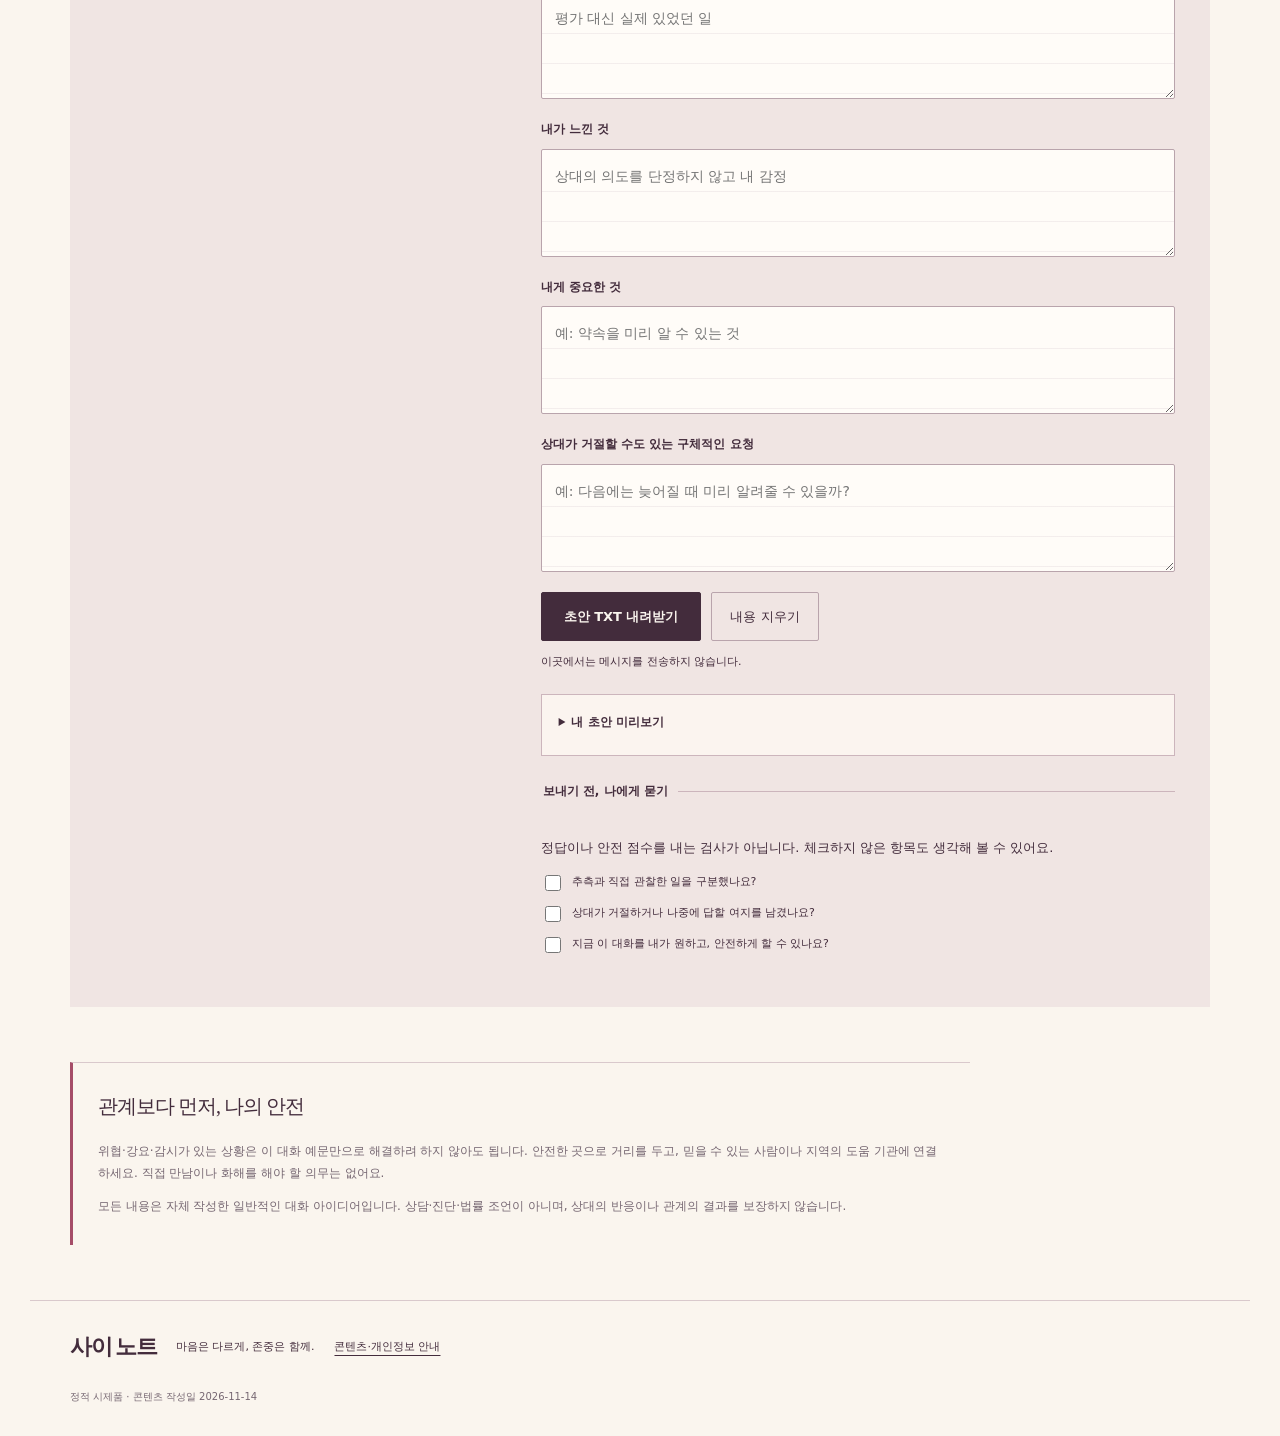
==== commit 0b9b4cf9: "Design Sai Note as a warm editorial conversation journal" ====
--- a/index.html
+++ b/index.html
@@ -1 +1 @@
-<!doctype html><html lang="ko"><head><meta name="robots" content="noindex,nofollow"><meta charset="utf-8"><meta name="viewport" content="width=device-width,initial-scale=1"><meta name="description" content="서로를 존중하는 대화, 갈등, 경계와 이별을 위한 상황별 연애 가이드."><title>사이 노트 · 서로를 이해하는 대화</title><link rel="stylesheet" href="./style-v2.css"><script type="module" src="./app-v2.js"></script></head><body><a class="skip" href="#main">본문 바로가기</a><header><a class="brand" href="./index.html">사이 노트<span>SAI NOTE / RELATIONSHIPS</span></a><nav aria-label="주 메뉴"><a href="#guides">상황별 가이드</a><a href="#draft">대화 준비</a><a href="./about.html">이용 안내</a></nav></header><main id="main"><section class="hero"><div><p class="eyebrow">서로의 마음에 정답 대신 여백을</p><h1>잘 맞는 말보다,<br>서로를 <em>존중하는 말.</em></h1><p class="lead">시작하는 마음부터 어려운 대화까지.<br>지금 내 상황에 맞는 작은 연습을 찾아보세요.</p><a class="cta" href="#guides">내 상황 찾아보기 ↘</a></div><aside class="hero-note"><span>오늘의 작은 질문</span><p>내 마음을 전하면서<br>상대의 선택도<br>남겨두고 있나요?</p><small>알아내기보다 물어보기.<br>설득하기보다 들어보기.</small></aside></section><div class="principles"><span>01 서로의 선택 존중</span><span>02 추측보다 대화</span><span>03 안전과 경계 우선</span></div><section id="guides"><div class="section-heading"><div><p class="eyebrow">SITUATION GUIDE</p><h2>지금, 어떤 대화가 필요한가요?</h2></div><span>14개의 작은 가이드</span></div><label class="search-label" for="search">상황이나 키워드 찾기</label><div class="search-row"><input id="search" type="search" placeholder="연락, 사과, 비용, 거절…" maxlength="150"><button id="reset" type="button">초기화</button></div><div class="filters" id="filters" role="group" aria-label="상황 분류"></div><p id="count" role="status" aria-live="polite"></p><div id="cards" class="cards"></div><noscript><p>가이드 검색에는 JavaScript가 필요합니다. 이 사이트는 외부로 입력을 전송하지 않습니다.</p></noscript></section><section id="draft" class="draft"><div><p class="eyebrow">BEFORE YOU SAY IT</p><h2>말하기 전에,<br>내 마음을 정리해요.</h2><p>자동 생성이나 상담이 아닌, 직접 쓰는 대화 준비 노트예요. 작성 내용은 서버로 보내거나 자동 저장하지 않아요.</p><p class="muted">새로고침하거나 페이지를 닫으면 사라집니다. 내려받은 TXT는 암호화되지 않으니 개인정보는 쓰지 마세요.</p></div><div class="draft-workspace"><div class="examples"><h3>빈 화면이 막막하다면</h3><p>자체 작성한 상황 예문입니다. 사실과 다르면 그대로 보내지 말고 자신의 말로 바꾸세요. 상대의 답이나 결과를 보장하지 않아요.</p><label for="template">연습할 상황</label><select id="template"><option value="">예문을 선택하세요</option><option value="support">필요한 도움 묻기</option><option value="distance">만남 일정 조정하기</option><option value="chores">집안일 다시 나누기</option></select><button id="apply-template" type="button">예문을 초안에 넣기</button><p id="template-status" role="status" aria-live="polite"></p></div><form id="draft-form"><label for="fact">내가 직접 관찰한 일<textarea id="fact" maxlength="1000" placeholder="평가 대신 실제 있었던 일"></textarea></label><label for="feeling">내가 느낀 것<textarea id="feeling" maxlength="1000" placeholder="상대의 의도를 단정하지 않고 내 감정"></textarea></label><label for="need">내게 중요한 것<textarea id="need" maxlength="1000" placeholder="예: 약속을 미리 알 수 있는 것"></textarea></label><label for="request">상대가 거절할 수도 있는 구체적인 요청<textarea id="request" maxlength="1000" placeholder="예: 다음에는 늦어질 때 미리 알려줄 수 있을까?"></textarea></label><div class="actions"><button type="submit" class="cta">초안 TXT 내려받기</button><button id="clear" type="button">내용 지우기</button></div><p id="draft-status" role="status" aria-live="polite">이곳에서는 메시지를 전송하지 않습니다.</p></form><details class="preview"><summary>내 초안 미리보기</summary><p>기기에 저장하거나 전송하지 않는 텍스트 미리보기입니다.</p><pre id="draft-preview"></pre></details><fieldset class="before-send"><legend>보내기 전, 나에게 묻기</legend><p>정답이나 안전 점수를 내는 검사가 아닙니다. 체크하지 않은 항목도 생각해 볼 수 있어요.</p><label><input type="checkbox">추측과 직접 관찰한 일을 구분했나요?</label><label><input type="checkbox">상대가 거절하거나 나중에 답할 여지를 남겼나요?</label><label><input type="checkbox">지금 이 대화를 내가 원하고, 안전하게 할 수 있나요?</label></fieldset></div></section><aside class="notice"><h2>관계보다 먼저, 나의 안전</h2><p>위협·강요·감시가 있는 상황은 이 대화 예문만으로 해결하려 하지 않아도 됩니다. 안전한 곳으로 거리를 두고, 믿을 수 있는 사람이나 지역의 도움 기관에 연결하세요. 직접 만남이나 화해를 해야 할 의무는 없어요.</p><p>모든 내용은 자체 작성한 일반적인 대화 아이디어입니다. 상담·진단·법률 조언이 아니며, 상대의 반응이나 관계의 결과를 보장하지 않습니다.</p></aside></main><footer><a class="brand" href="./index.html">사이 노트</a><p>마음은 다르게, 존중은 함께.</p><a href="./about.html">콘텐츠·개인정보 안내</a><small>정적 시제품 · 콘텐츠 작성일 2026-11-14</small></footer></body></html>
+<!doctype html><html lang="ko"><head><meta name="robots" content="noindex,nofollow"><meta charset="utf-8"><meta name="viewport" content="width=device-width,initial-scale=1"><meta name="description" content="서로를 존중하는 대화, 갈등, 경계와 이별을 위한 상황별 연애 가이드."><title>사이 노트 · 서로를 이해하는 대화</title><link rel="stylesheet" href="./theme-v3.css"><script type="module" src="./app-v2.js"></script></head><body><a class="skip" href="#main">본문 바로가기</a><header><a class="brand" href="./index.html">사이 노트<span>SAI NOTE / RELATIONSHIPS</span></a><nav aria-label="주 메뉴"><a href="#guides">상황별 가이드</a><a href="#draft">대화 준비</a><a href="./about.html">이용 안내</a></nav></header><main id="main"><section class="hero"><div><p class="eyebrow">서로의 마음에 정답 대신 여백을</p><h1>잘 맞는 말보다,<br>서로를 <em>존중하는 말.</em></h1><p class="lead">시작하는 마음부터 어려운 대화까지.<br>지금 내 상황에 맞는 작은 연습을 찾아보세요.</p><a class="cta" href="#guides">내 상황 찾아보기 ↘</a></div><aside class="hero-note"><span>오늘의 작은 질문</span><svg class="theme-art" viewBox="0 0 320 125" aria-hidden="true" fill="none" xmlns="http://www.w3.org/2000/svg"><path d="M20 25h145a26 26 0 0 1 26 26v12a26 26 0 0 1-26 26h-60L70 112V89H46a26 26 0 0 1-26-26V25Z" stroke="currentColor" stroke-width="1.2"/><path d="M300 9H179a25 25 0 0 0-25 25v19a25 25 0 0 0 25 25h52l29 23V78h15a25 25 0 0 0 25-25V9Z" stroke="currentColor" stroke-width="1.2"/><path d="M51 49h61m-61 15h84m47-32h86m-86 15h47" stroke="currentColor" stroke-width="1.2"/><circle cx="278" cy="110" r="3" fill="currentColor"/><path d="M285 110h20M278 117v8" stroke="currentColor"/></svg><p>내 마음을 전하면서<br>상대의 선택도<br>남겨두고 있나요?</p><small>알아내기보다 물어보기.<br>설득하기보다 들어보기.</small></aside></section><div class="principles"><span>01 서로의 선택 존중</span><span>02 추측보다 대화</span><span>03 안전과 경계 우선</span></div><section id="guides"><div class="section-heading"><div><p class="eyebrow">SITUATION GUIDE</p><h2>지금, 어떤 대화가 필요한가요?</h2></div><span>14개의 작은 가이드</span></div><label class="search-label" for="search">상황이나 키워드 찾기</label><div class="search-row"><input id="search" type="search" placeholder="연락, 사과, 비용, 거절…" maxlength="150"><button id="reset" type="button">초기화</button></div><div class="filters" id="filters" role="group" aria-label="상황 분류"></div><p id="count" role="status" aria-live="polite"></p><div id="cards" class="cards"></div><noscript><p>가이드 검색에는 JavaScript가 필요합니다. 이 사이트는 외부로 입력을 전송하지 않습니다.</p></noscript></section><section id="draft" class="draft"><div><p class="eyebrow">BEFORE YOU SAY IT</p><h2>말하기 전에,<br>내 마음을 정리해요.</h2><p>자동 생성이나 상담이 아닌, 직접 쓰는 대화 준비 노트예요. 작성 내용은 서버로 보내거나 자동 저장하지 않아요.</p><p class="muted">새로고침하거나 페이지를 닫으면 사라집니다. 내려받은 TXT는 암호화되지 않으니 개인정보는 쓰지 마세요.</p></div><div class="draft-workspace"><div class="examples"><h3>빈 화면이 막막하다면</h3><p>자체 작성한 상황 예문입니다. 사실과 다르면 그대로 보내지 말고 자신의 말로 바꾸세요. 상대의 답이나 결과를 보장하지 않아요.</p><label for="template">연습할 상황</label><select id="template"><option value="">예문을 선택하세요</option><option value="support">필요한 도움 묻기</option><option value="distance">만남 일정 조정하기</option><option value="chores">집안일 다시 나누기</option></select><button id="apply-template" type="button">예문을 초안에 넣기</button><p id="template-status" role="status" aria-live="polite"></p></div><form id="draft-form"><label for="fact">내가 직접 관찰한 일<textarea id="fact" maxlength="1000" placeholder="평가 대신 실제 있었던 일"></textarea></label><label for="feeling">내가 느낀 것<textarea id="feeling" maxlength="1000" placeholder="상대의 의도를 단정하지 않고 내 감정"></textarea></label><label for="need">내게 중요한 것<textarea id="need" maxlength="1000" placeholder="예: 약속을 미리 알 수 있는 것"></textarea></label><label for="request">상대가 거절할 수도 있는 구체적인 요청<textarea id="request" maxlength="1000" placeholder="예: 다음에는 늦어질 때 미리 알려줄 수 있을까?"></textarea></label><div class="actions"><button type="submit" class="cta">초안 TXT 내려받기</button><button id="clear" type="button">내용 지우기</button></div><p id="draft-status" role="status" aria-live="polite">이곳에서는 메시지를 전송하지 않습니다.</p></form><details class="preview"><summary>내 초안 미리보기</summary><p>기기에 저장하거나 전송하지 않는 텍스트 미리보기입니다.</p><pre id="draft-preview"></pre></details><fieldset class="before-send"><legend>보내기 전, 나에게 묻기</legend><p>정답이나 안전 점수를 내는 검사가 아닙니다. 체크하지 않은 항목도 생각해 볼 수 있어요.</p><label><input type="checkbox">추측과 직접 관찰한 일을 구분했나요?</label><label><input type="checkbox">상대가 거절하거나 나중에 답할 여지를 남겼나요?</label><label><input type="checkbox">지금 이 대화를 내가 원하고, 안전하게 할 수 있나요?</label></fieldset></div></section><aside class="notice"><h2>관계보다 먼저, 나의 안전</h2><p>위협·강요·감시가 있는 상황은 이 대화 예문만으로 해결하려 하지 않아도 됩니다. 안전한 곳으로 거리를 두고, 믿을 수 있는 사람이나 지역의 도움 기관에 연결하세요. 직접 만남이나 화해를 해야 할 의무는 없어요.</p><p>모든 내용은 자체 작성한 일반적인 대화 아이디어입니다. 상담·진단·법률 조언이 아니며, 상대의 반응이나 관계의 결과를 보장하지 않습니다.</p></aside></main><footer><a class="brand" href="./index.html">사이 노트</a><p>마음은 다르게, 존중은 함께.</p><a href="./about.html">콘텐츠·개인정보 안내</a><small>정적 시제품 · 콘텐츠 작성일 2026-11-14</small></footer></body></html>
--- a/theme-v3.css
+++ b/theme-v3.css
@@ -0,0 +1 @@
+:root{--paper:#faf5ee;--ink:#432c3c;--muted:#766772;--rule:#d9c9cc;--rose:#a54d68;--light:#efe1e2;font:16px/1.8 system-ui,-apple-system,'Apple SD Gothic Neo',sans-serif;color:var(--ink);background:var(--paper)}*{box-sizing:border-box}html{scroll-behavior:smooth}body{margin:0}a{color:inherit;text-underline-offset:5px}button,input,textarea,select{font:inherit;color:inherit}button,summary{cursor:pointer}:focus-visible{outline:3px solid #a54d68;outline-offset:4px}[hidden]{display:none!important}header,main,footer{max-width:1220px;margin:auto;padding:0 40px}header{min-height:112px;display:flex;align-items:center;justify-content:space-between;gap:24px;border-bottom:1px solid var(--rule)}.brand{font-family:Georgia,'Batang',serif;font-size:30px;letter-spacing:-1.5px;text-decoration:none;font-weight:700}.brand span{font:9px/1.5 system-ui,sans-serif;letter-spacing:2px;margin-top:3px;display:block}nav{display:flex;gap:28px;font-size:13px}nav a{text-decoration:none}.hero{display:grid;grid-template-columns:1.35fr 1fr;align-items:center;gap:7%;padding:76px 0 65px;position:relative}.eyebrow{font-size:10px;letter-spacing:2.5px;font-weight:700;color:var(--rose);text-transform:uppercase}h1{font-family:Georgia,'Batang','AppleMyungjo',serif;font-size:clamp(36px,4.5vw,58px);letter-spacing:-2.7px;line-height:1.4;font-weight:500;margin:23px 0}h1 em{font-style:normal;border-bottom:1px solid var(--rose);padding-bottom:4px;color:var(--rose)}.lead{font-size:16px;line-height:1.9;color:var(--muted)}.cta{display:inline-block;background:var(--ink);color:var(--paper);border:1px solid var(--ink);padding:12px 22px;text-decoration:none;font-size:13px;font-weight:600;border-radius:2px}.hero .cta{margin-top:20px}.hero-note{position:relative;background:#f0e3df;padding:32px 38px 35px;border:1px solid #d9bfbd;box-shadow:10px 10px 0 #e8d8d3;transform:rotate(2deg);text-align:left}.hero-note:before{content:'';position:absolute;inset:12px;border:1px solid #dec8c4;pointer-events:none}.hero-note>span{display:block;font-size:10px;letter-spacing:2px;text-transform:uppercase}.hero-note>p{font-family:'Batang','AppleMyungjo',Georgia,serif;font-size:25px;line-height:1.7;letter-spacing:-.8px;margin:12px 0 18px}.hero-note small{font-size:11px;color:var(--muted);display:block;border-top:1px solid #d9bfbd;padding-top:15px}.theme-art{display:block;width:100%;height:126px;color:var(--rose);margin:0 0 16px}.principles{display:grid;grid-template-columns:repeat(3,1fr);border-top:1px solid var(--rule);border-bottom:1px solid var(--rule);padding:18px 0;gap:20px;font-size:11px;letter-spacing:.3px}.principles span+span{border-left:1px solid var(--rule);padding-left:24px}section{scroll-margin-top:24px}#guides{padding:66px 0 60px}.section-heading{display:flex;justify-content:space-between;align-items:end;gap:20px}.section-heading>span,#count{font-size:11px;color:var(--muted)}h2{font-family:'Batang','AppleMyungjo',Georgia,serif;font-size:28px;line-height:1.5;letter-spacing:-1px;font-weight:500;margin:13px 0 20px}.search-label{display:block;font-size:11px;margin:24px 0 7px}.search-row{display:flex;gap:10px}.search-row input{width:100%}input,textarea,select{min-width:0;max-width:100%;background:#fffcf8;border:1px solid #b9a4ac;padding:11px 13px;border-radius:2px}button{border:1px solid #b9a4ac;background:transparent;padding:10px 18px;border-radius:2px;white-space:nowrap;font-size:13px}.filters{display:flex;flex-wrap:wrap;gap:0;margin:20px 0 12px;border-bottom:1px solid var(--rule);padding-bottom:12px}.filters button{border:0;padding:8px 16px;font-size:12px;min-height:40px}.filters button[aria-pressed=true]{background:var(--ink);color:var(--paper)}.cards{display:grid;grid-template-columns:1fr 1fr;column-gap:34px;counter-reset:entry}.card{position:relative;counter-increment:entry;border-top:1px solid var(--rule);padding:25px 0 26px 44px;min-width:0;overflow-wrap:anywhere}.card:before{content:counter(entry,decimal-leading-zero);position:absolute;left:0;top:28px;font:italic 18px Georgia,serif;color:#aa8b95}.tag{color:var(--rose);font-size:10px;letter-spacing:1px}.card h3{font-family:'Batang','AppleMyungjo',Georgia,serif;font-size:22px;line-height:1.5;letter-spacing:-.8px;font-weight:500;margin:10px 0}.card>p{font-size:13px;color:var(--muted);line-height:1.85}.card details{font-size:13px;border-top:1px dashed var(--rule);margin-top:20px;padding-top:14px}summary{font-size:12px;font-weight:600;padding:5px 0;min-height:36px}ol{padding-left:20px}li{margin-bottom:10px}h4{font-size:12px;margin-bottom:7px}blockquote{font-family:'Batang','AppleMyungjo',Georgia,serif;background:#efe3e4;border-left:2px solid var(--rose);padding:16px 18px;margin:12px 0;line-height:1.9}.question{color:var(--rose);font-weight:600}.empty{grid-column:1/-1;border:1px dashed var(--rule);padding:28px;font-size:14px}.draft{display:grid;grid-template-columns:.75fr 1.25fr;gap:55px;border-top:2px solid var(--ink);background:#f0e5e3;padding:42px 35px;margin:10px 0 55px}.draft>div:first-child{align-self:start;position:sticky;top:30px}.draft h2{font-size:31px}.draft p{font-size:13px}.draft .muted{font-size:11px;color:var(--muted)}.draft-workspace{min-width:0}.examples{border-bottom:1px solid #cfb9bf;margin-bottom:25px;padding-bottom:23px}.examples h3{font:500 19px/1.5 'Batang','AppleMyungjo',Georgia,serif;margin-top:0}.examples label,form label{display:block;font-size:12px;font-weight:600}.examples select{display:block;width:100%;margin:8px 0 12px;font-size:13px}.examples button{background:#fff9f2}form label{margin-bottom:20px}textarea{display:block;width:100%;min-height:108px;margin-top:8px;resize:vertical;font-size:14px;font-weight:400;line-height:30px;background-image:repeating-linear-gradient(transparent,transparent 29px,#e9dfe1 30px);background-position:0 12px}.actions{display:flex;flex-wrap:wrap;gap:10px}#draft-status,#template-status{font-size:11px}.preview{border:1px solid #ccb5bc;padding:12px 17px;margin-top:22px;background:#fbf4ef}.preview pre{white-space:pre-wrap;overflow-wrap:anywhere;font:13px/1.8 inherit}.before-send{border:0;border-top:1px solid #ccb5bc;margin:25px 0 0;padding:20px 0 0}.before-send legend{font-size:12px;font-weight:600;padding-right:10px}.before-send label{display:flex;align-items:flex-start;gap:8px;font-size:11px;margin-bottom:9px}.before-send input{width:16px;height:16px;accent-color:var(--rose);flex-shrink:0;margin-top:3px}.notice{border-top:1px solid var(--rule);border-left:3px solid var(--rose);padding:15px 25px;margin-bottom:55px;max-width:900px}.notice h2{font-size:20px}.notice p{font-size:12px;color:var(--muted)}footer{border-top:1px solid var(--rule);padding-top:25px;padding-bottom:30px;display:flex;align-items:center;flex-wrap:wrap;gap:20px}footer .brand{font-size:22px}footer p,footer>a:not(.brand){font-size:11px}footer small{width:100%;color:var(--muted);font-size:10px}.skip{position:absolute;top:-100px;left:15px;background:#fff;padding:10px;z-index:20}.skip:focus{top:15px}.about{max-width:850px;padding-top:45px;padding-bottom:65px}.about h1{font-size:42px}.about h2{margin-top:35px;font-size:24px}.about p{font-size:14px;overflow-wrap:anywhere}.about .cta{margin-top:15px}@media(max-width:820px){header,main,footer{padding-left:24px;padding-right:24px}.hero{gap:35px;grid-template-columns:1.2fr 1fr}h1{font-size:42px}.hero-note{padding:25px}.hero-note>p{font-size:21px}.cards{column-gap:24px}.draft{gap:28px;padding:28px}.draft h2{font-size:27px}}@media(max-width:620px){header{min-height:96px;align-items:flex-start;flex-direction:column;padding-top:20px;padding-bottom:17px;gap:15px}.brand{font-size:27px}nav{gap:20px;font-size:11px}.hero{grid-template-columns:1fr;padding:40px 0;gap:32px}h1{font-size:40px;letter-spacing:-2px}.hero-note{transform:none;margin:0 8px 8px 0;padding:26px;display:grid;grid-template-columns:1fr 1fr;column-gap:22px}.hero-note>span{grid-column:1/-1}.theme-art{grid-column:2;grid-row:2/4;height:150px;align-self:center}.hero-note>p{grid-column:1;grid-row:2;font-size:20px}.hero-note small{grid-column:1;grid-row:3;font-size:10px}.principles{gap:8px;font-size:9px}.principles span+span{padding-left:9px}.section-heading{display:block}.section-heading>span{display:block;margin-bottom:15px}h2{font-size:25px}#guides{padding:40px 0}.cards{grid-template-columns:1fr}.card{padding-left:40px}.draft{grid-template-columns:1fr;padding:26px 20px;gap:18px;margin-bottom:35px}.draft>div:first-child{position:static}.draft h2 br{display:none}.notice{padding:12px 18px}.about h1{font-size:35px}.actions{align-items:stretch}.actions button{font-size:11px;padding:12px}.search-row button{padding:10px 13px}}@media(prefers-reduced-motion:reduce){html{scroll-behavior:auto}}
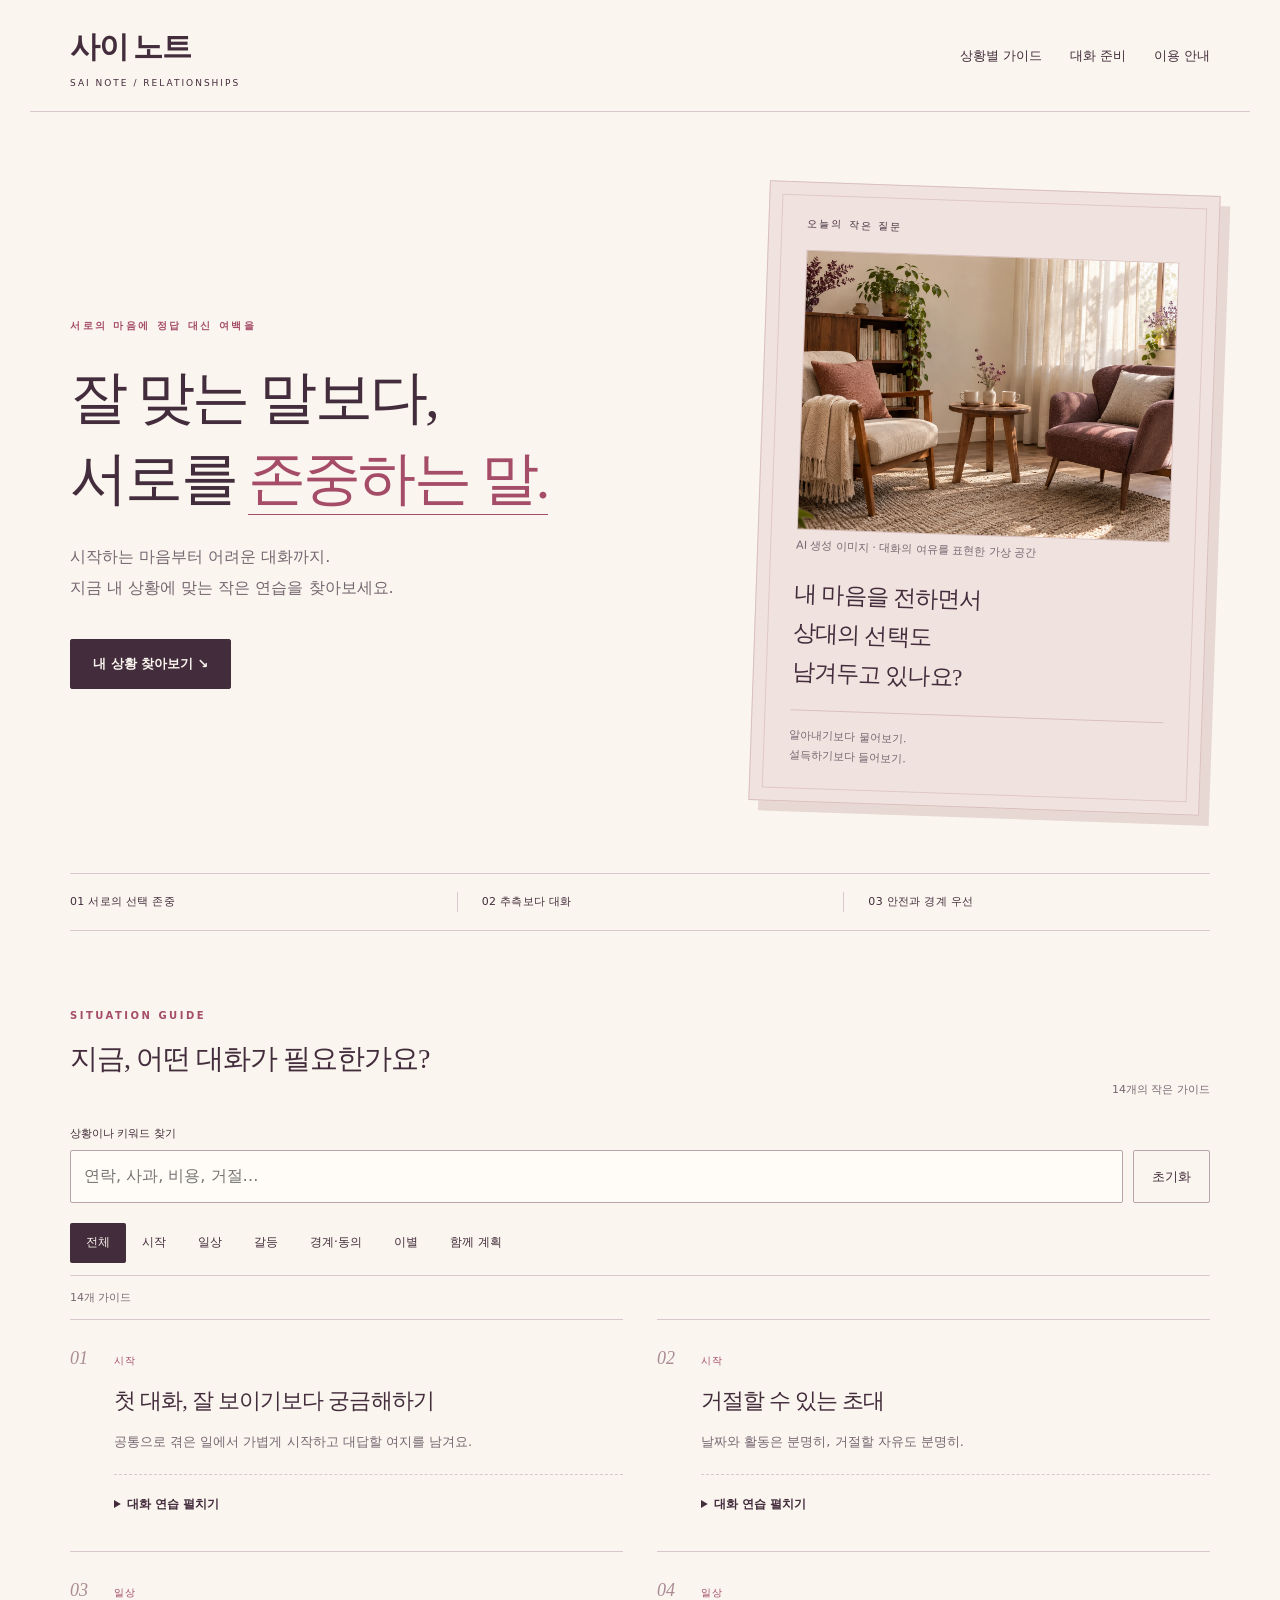
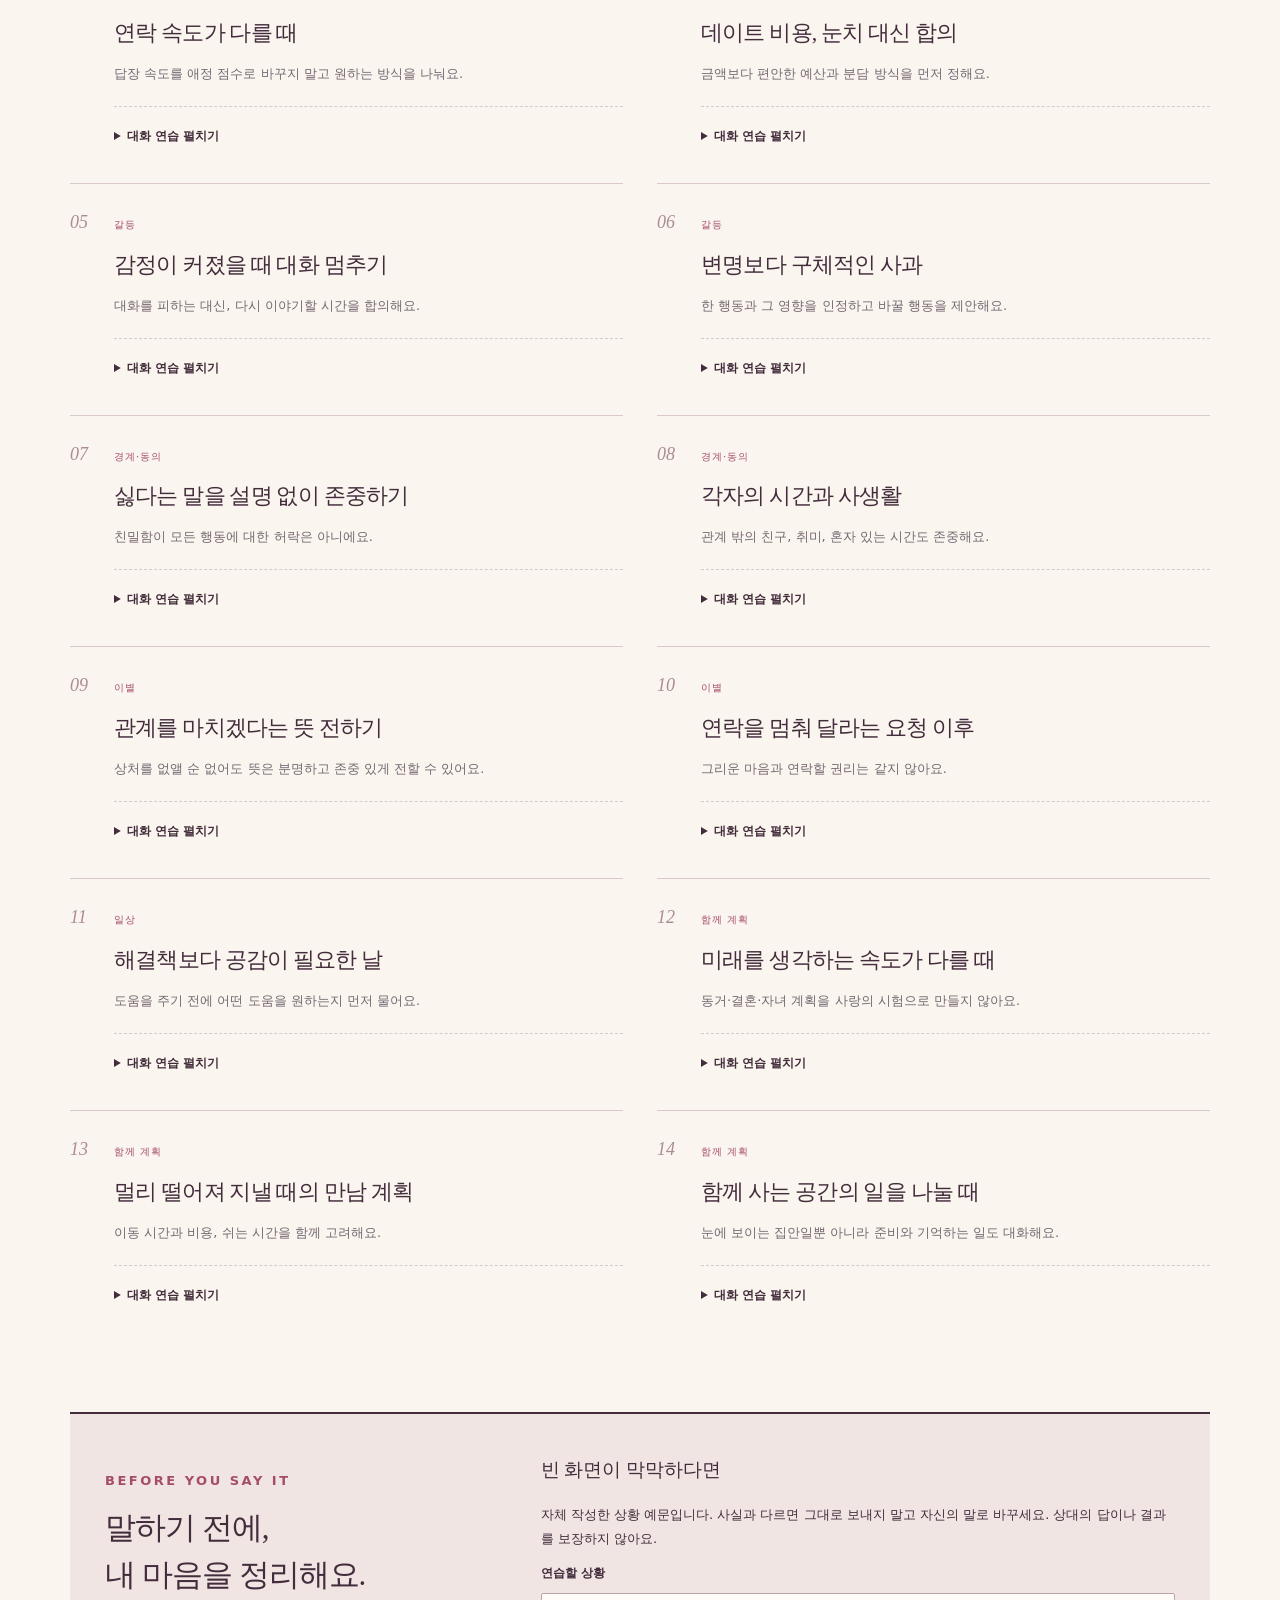
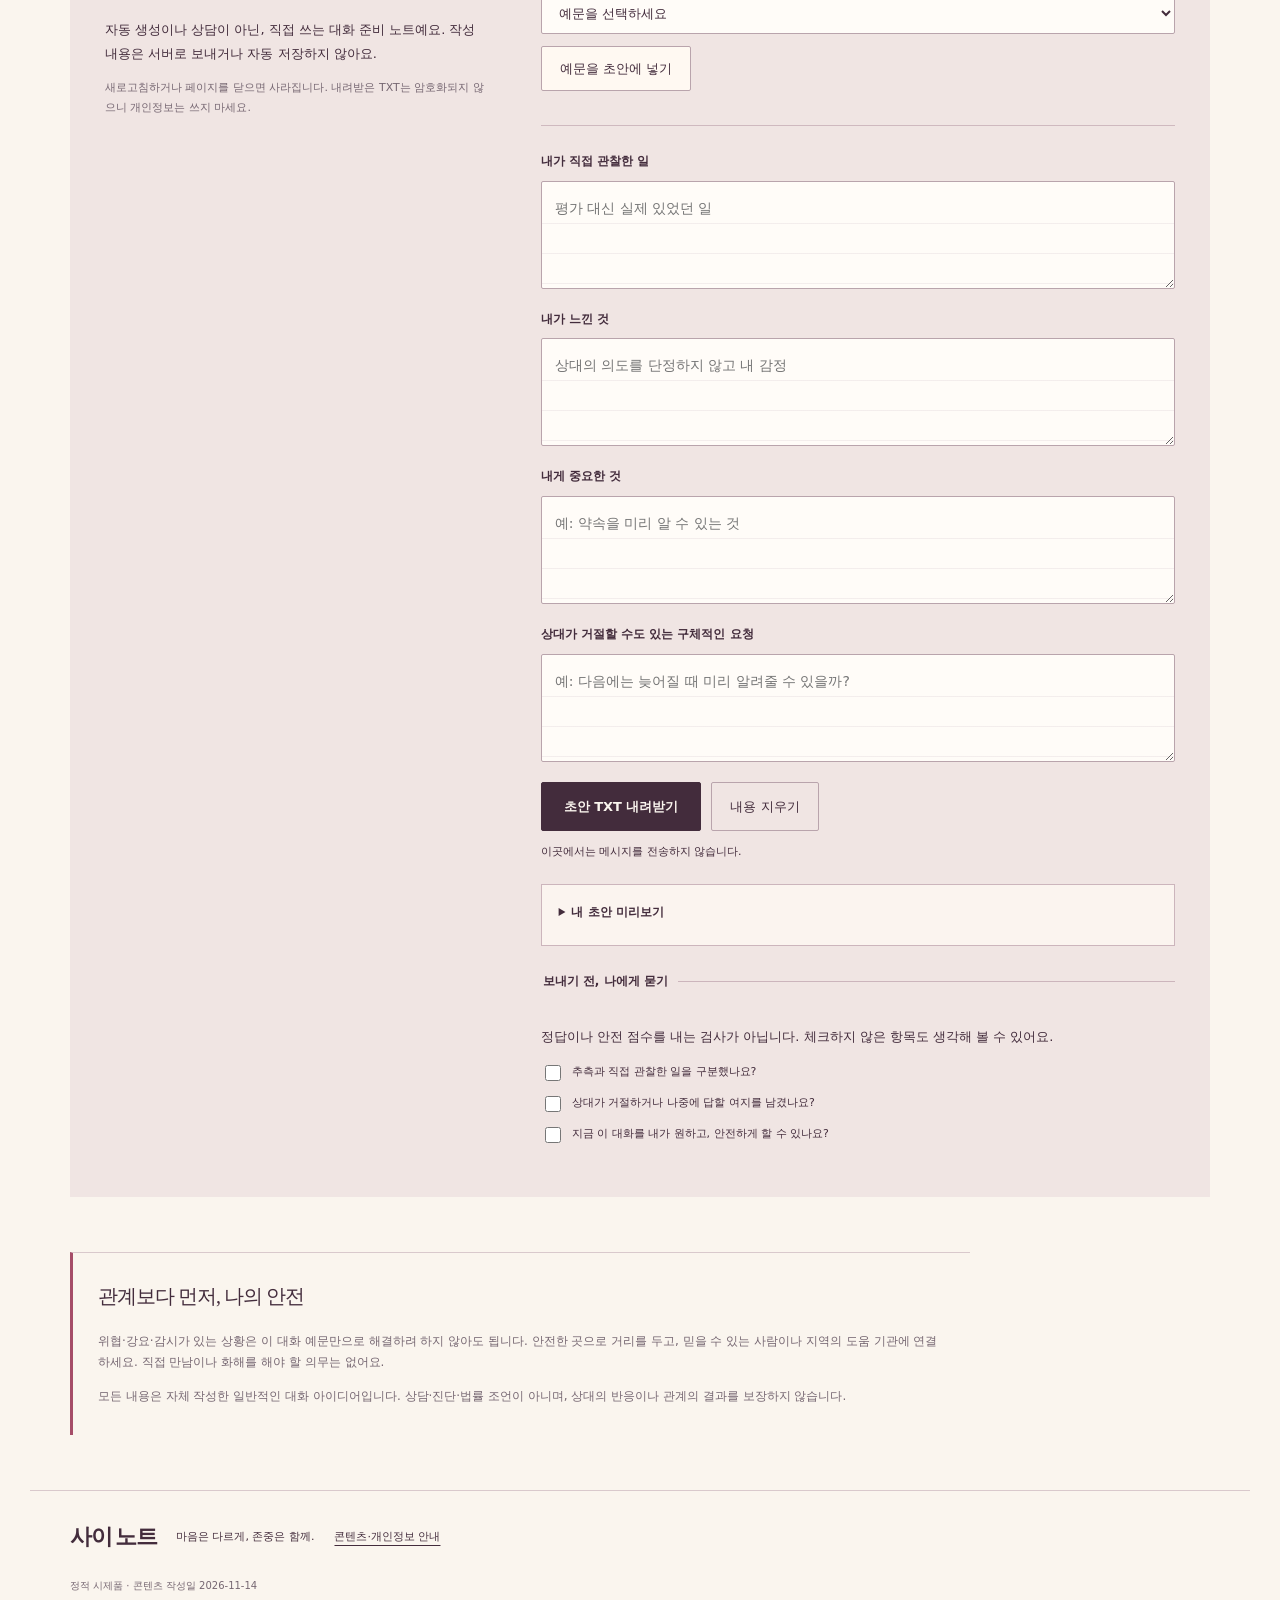
==== commit 7c10d8d6: "Add labeled AI-generated conversation-corner hero photograph" ====
--- a/index.html
+++ b/index.html
@@ -1 +1 @@
-<!doctype html><html lang="ko"><head><meta name="robots" content="noindex,nofollow"><meta charset="utf-8"><meta name="viewport" content="width=device-width,initial-scale=1"><meta name="description" content="서로를 존중하는 대화, 갈등, 경계와 이별을 위한 상황별 연애 가이드."><title>사이 노트 · 서로를 이해하는 대화</title><link rel="stylesheet" href="./theme-v3.css"><script type="module" src="./app-v2.js"></script></head><body><a class="skip" href="#main">본문 바로가기</a><header><a class="brand" href="./index.html">사이 노트<span>SAI NOTE / RELATIONSHIPS</span></a><nav aria-label="주 메뉴"><a href="#guides">상황별 가이드</a><a href="#draft">대화 준비</a><a href="./about.html">이용 안내</a></nav></header><main id="main"><section class="hero"><div><p class="eyebrow">서로의 마음에 정답 대신 여백을</p><h1>잘 맞는 말보다,<br>서로를 <em>존중하는 말.</em></h1><p class="lead">시작하는 마음부터 어려운 대화까지.<br>지금 내 상황에 맞는 작은 연습을 찾아보세요.</p><a class="cta" href="#guides">내 상황 찾아보기 ↘</a></div><aside class="hero-note"><span>오늘의 작은 질문</span><svg class="theme-art" viewBox="0 0 320 125" aria-hidden="true" fill="none" xmlns="http://www.w3.org/2000/svg"><path d="M20 25h145a26 26 0 0 1 26 26v12a26 26 0 0 1-26 26h-60L70 112V89H46a26 26 0 0 1-26-26V25Z" stroke="currentColor" stroke-width="1.2"/><path d="M300 9H179a25 25 0 0 0-25 25v19a25 25 0 0 0 25 25h52l29 23V78h15a25 25 0 0 0 25-25V9Z" stroke="currentColor" stroke-width="1.2"/><path d="M51 49h61m-61 15h84m47-32h86m-86 15h47" stroke="currentColor" stroke-width="1.2"/><circle cx="278" cy="110" r="3" fill="currentColor"/><path d="M285 110h20M278 117v8" stroke="currentColor"/></svg><p>내 마음을 전하면서<br>상대의 선택도<br>남겨두고 있나요?</p><small>알아내기보다 물어보기.<br>설득하기보다 들어보기.</small></aside></section><div class="principles"><span>01 서로의 선택 존중</span><span>02 추측보다 대화</span><span>03 안전과 경계 우선</span></div><section id="guides"><div class="section-heading"><div><p class="eyebrow">SITUATION GUIDE</p><h2>지금, 어떤 대화가 필요한가요?</h2></div><span>14개의 작은 가이드</span></div><label class="search-label" for="search">상황이나 키워드 찾기</label><div class="search-row"><input id="search" type="search" placeholder="연락, 사과, 비용, 거절…" maxlength="150"><button id="reset" type="button">초기화</button></div><div class="filters" id="filters" role="group" aria-label="상황 분류"></div><p id="count" role="status" aria-live="polite"></p><div id="cards" class="cards"></div><noscript><p>가이드 검색에는 JavaScript가 필요합니다. 이 사이트는 외부로 입력을 전송하지 않습니다.</p></noscript></section><section id="draft" class="draft"><div><p class="eyebrow">BEFORE YOU SAY IT</p><h2>말하기 전에,<br>내 마음을 정리해요.</h2><p>자동 생성이나 상담이 아닌, 직접 쓰는 대화 준비 노트예요. 작성 내용은 서버로 보내거나 자동 저장하지 않아요.</p><p class="muted">새로고침하거나 페이지를 닫으면 사라집니다. 내려받은 TXT는 암호화되지 않으니 개인정보는 쓰지 마세요.</p></div><div class="draft-workspace"><div class="examples"><h3>빈 화면이 막막하다면</h3><p>자체 작성한 상황 예문입니다. 사실과 다르면 그대로 보내지 말고 자신의 말로 바꾸세요. 상대의 답이나 결과를 보장하지 않아요.</p><label for="template">연습할 상황</label><select id="template"><option value="">예문을 선택하세요</option><option value="support">필요한 도움 묻기</option><option value="distance">만남 일정 조정하기</option><option value="chores">집안일 다시 나누기</option></select><button id="apply-template" type="button">예문을 초안에 넣기</button><p id="template-status" role="status" aria-live="polite"></p></div><form id="draft-form"><label for="fact">내가 직접 관찰한 일<textarea id="fact" maxlength="1000" placeholder="평가 대신 실제 있었던 일"></textarea></label><label for="feeling">내가 느낀 것<textarea id="feeling" maxlength="1000" placeholder="상대의 의도를 단정하지 않고 내 감정"></textarea></label><label for="need">내게 중요한 것<textarea id="need" maxlength="1000" placeholder="예: 약속을 미리 알 수 있는 것"></textarea></label><label for="request">상대가 거절할 수도 있는 구체적인 요청<textarea id="request" maxlength="1000" placeholder="예: 다음에는 늦어질 때 미리 알려줄 수 있을까?"></textarea></label><div class="actions"><button type="submit" class="cta">초안 TXT 내려받기</button><button id="clear" type="button">내용 지우기</button></div><p id="draft-status" role="status" aria-live="polite">이곳에서는 메시지를 전송하지 않습니다.</p></form><details class="preview"><summary>내 초안 미리보기</summary><p>기기에 저장하거나 전송하지 않는 텍스트 미리보기입니다.</p><pre id="draft-preview"></pre></details><fieldset class="before-send"><legend>보내기 전, 나에게 묻기</legend><p>정답이나 안전 점수를 내는 검사가 아닙니다. 체크하지 않은 항목도 생각해 볼 수 있어요.</p><label><input type="checkbox">추측과 직접 관찰한 일을 구분했나요?</label><label><input type="checkbox">상대가 거절하거나 나중에 답할 여지를 남겼나요?</label><label><input type="checkbox">지금 이 대화를 내가 원하고, 안전하게 할 수 있나요?</label></fieldset></div></section><aside class="notice"><h2>관계보다 먼저, 나의 안전</h2><p>위협·강요·감시가 있는 상황은 이 대화 예문만으로 해결하려 하지 않아도 됩니다. 안전한 곳으로 거리를 두고, 믿을 수 있는 사람이나 지역의 도움 기관에 연결하세요. 직접 만남이나 화해를 해야 할 의무는 없어요.</p><p>모든 내용은 자체 작성한 일반적인 대화 아이디어입니다. 상담·진단·법률 조언이 아니며, 상대의 반응이나 관계의 결과를 보장하지 않습니다.</p></aside></main><footer><a class="brand" href="./index.html">사이 노트</a><p>마음은 다르게, 존중은 함께.</p><a href="./about.html">콘텐츠·개인정보 안내</a><small>정적 시제품 · 콘텐츠 작성일 2026-11-14</small></footer></body></html>
+<!doctype html><html lang="ko"><head><meta name="robots" content="noindex,nofollow"><meta charset="utf-8"><meta name="viewport" content="width=device-width,initial-scale=1"><meta name="description" content="서로를 존중하는 대화, 갈등, 경계와 이별을 위한 상황별 연애 가이드."><title>사이 노트 · 서로를 이해하는 대화</title><link rel="stylesheet" href="./theme-v3.css"><script type="module" src="./app-v2.js"></script><link rel="stylesheet" href="./hero-photo-v1.css"></head><body><a class="skip" href="#main">본문 바로가기</a><header><a class="brand" href="./index.html">사이 노트<span>SAI NOTE / RELATIONSHIPS</span></a><nav aria-label="주 메뉴"><a href="#guides">상황별 가이드</a><a href="#draft">대화 준비</a><a href="./about.html">이용 안내</a></nav></header><main id="main"><section class="hero"><div><p class="eyebrow">서로의 마음에 정답 대신 여백을</p><h1>잘 맞는 말보다,<br>서로를 <em>존중하는 말.</em></h1><p class="lead">시작하는 마음부터 어려운 대화까지.<br>지금 내 상황에 맞는 작은 연습을 찾아보세요.</p><a class="cta" href="#guides">내 상황 찾아보기 ↘</a></div><aside class="hero-note"><span>오늘의 작은 질문</span><figure class="ai-hero-photo"><img src="./assets/images/conversation-corner-ai-v1.webp" alt="AI로 생성한, 두 개의 빈 의자와 찻잔이 놓인 조용한 대화 공간" width="1448" height="1086" decoding="async" fetchpriority="high"><figcaption>AI 생성 이미지 · 대화의 여유를 표현한 가상 공간</figcaption></figure><svg class="theme-art" viewBox="0 0 320 125" aria-hidden="true" fill="none" xmlns="http://www.w3.org/2000/svg"><path d="M20 25h145a26 26 0 0 1 26 26v12a26 26 0 0 1-26 26h-60L70 112V89H46a26 26 0 0 1-26-26V25Z" stroke="currentColor" stroke-width="1.2"/><path d="M300 9H179a25 25 0 0 0-25 25v19a25 25 0 0 0 25 25h52l29 23V78h15a25 25 0 0 0 25-25V9Z" stroke="currentColor" stroke-width="1.2"/><path d="M51 49h61m-61 15h84m47-32h86m-86 15h47" stroke="currentColor" stroke-width="1.2"/><circle cx="278" cy="110" r="3" fill="currentColor"/><path d="M285 110h20M278 117v8" stroke="currentColor"/></svg><p>내 마음을 전하면서<br>상대의 선택도<br>남겨두고 있나요?</p><small>알아내기보다 물어보기.<br>설득하기보다 들어보기.</small></aside></section><div class="principles"><span>01 서로의 선택 존중</span><span>02 추측보다 대화</span><span>03 안전과 경계 우선</span></div><section id="guides"><div class="section-heading"><div><p class="eyebrow">SITUATION GUIDE</p><h2>지금, 어떤 대화가 필요한가요?</h2></div><span>14개의 작은 가이드</span></div><label class="search-label" for="search">상황이나 키워드 찾기</label><div class="search-row"><input id="search" type="search" placeholder="연락, 사과, 비용, 거절…" maxlength="150"><button id="reset" type="button">초기화</button></div><div class="filters" id="filters" role="group" aria-label="상황 분류"></div><p id="count" role="status" aria-live="polite"></p><div id="cards" class="cards"></div><noscript><p>가이드 검색에는 JavaScript가 필요합니다. 이 사이트는 외부로 입력을 전송하지 않습니다.</p></noscript></section><section id="draft" class="draft"><div><p class="eyebrow">BEFORE YOU SAY IT</p><h2>말하기 전에,<br>내 마음을 정리해요.</h2><p>자동 생성이나 상담이 아닌, 직접 쓰는 대화 준비 노트예요. 작성 내용은 서버로 보내거나 자동 저장하지 않아요.</p><p class="muted">새로고침하거나 페이지를 닫으면 사라집니다. 내려받은 TXT는 암호화되지 않으니 개인정보는 쓰지 마세요.</p></div><div class="draft-workspace"><div class="examples"><h3>빈 화면이 막막하다면</h3><p>자체 작성한 상황 예문입니다. 사실과 다르면 그대로 보내지 말고 자신의 말로 바꾸세요. 상대의 답이나 결과를 보장하지 않아요.</p><label for="template">연습할 상황</label><select id="template"><option value="">예문을 선택하세요</option><option value="support">필요한 도움 묻기</option><option value="distance">만남 일정 조정하기</option><option value="chores">집안일 다시 나누기</option></select><button id="apply-template" type="button">예문을 초안에 넣기</button><p id="template-status" role="status" aria-live="polite"></p></div><form id="draft-form"><label for="fact">내가 직접 관찰한 일<textarea id="fact" maxlength="1000" placeholder="평가 대신 실제 있었던 일"></textarea></label><label for="feeling">내가 느낀 것<textarea id="feeling" maxlength="1000" placeholder="상대의 의도를 단정하지 않고 내 감정"></textarea></label><label for="need">내게 중요한 것<textarea id="need" maxlength="1000" placeholder="예: 약속을 미리 알 수 있는 것"></textarea></label><label for="request">상대가 거절할 수도 있는 구체적인 요청<textarea id="request" maxlength="1000" placeholder="예: 다음에는 늦어질 때 미리 알려줄 수 있을까?"></textarea></label><div class="actions"><button type="submit" class="cta">초안 TXT 내려받기</button><button id="clear" type="button">내용 지우기</button></div><p id="draft-status" role="status" aria-live="polite">이곳에서는 메시지를 전송하지 않습니다.</p></form><details class="preview"><summary>내 초안 미리보기</summary><p>기기에 저장하거나 전송하지 않는 텍스트 미리보기입니다.</p><pre id="draft-preview"></pre></details><fieldset class="before-send"><legend>보내기 전, 나에게 묻기</legend><p>정답이나 안전 점수를 내는 검사가 아닙니다. 체크하지 않은 항목도 생각해 볼 수 있어요.</p><label><input type="checkbox">추측과 직접 관찰한 일을 구분했나요?</label><label><input type="checkbox">상대가 거절하거나 나중에 답할 여지를 남겼나요?</label><label><input type="checkbox">지금 이 대화를 내가 원하고, 안전하게 할 수 있나요?</label></fieldset></div></section><aside class="notice"><h2>관계보다 먼저, 나의 안전</h2><p>위협·강요·감시가 있는 상황은 이 대화 예문만으로 해결하려 하지 않아도 됩니다. 안전한 곳으로 거리를 두고, 믿을 수 있는 사람이나 지역의 도움 기관에 연결하세요. 직접 만남이나 화해를 해야 할 의무는 없어요.</p><p>모든 내용은 자체 작성한 일반적인 대화 아이디어입니다. 상담·진단·법률 조언이 아니며, 상대의 반응이나 관계의 결과를 보장하지 않습니다.</p></aside></main><footer><a class="brand" href="./index.html">사이 노트</a><p>마음은 다르게, 존중은 함께.</p><a href="./about.html">콘텐츠·개인정보 안내</a><small>정적 시제품 · 콘텐츠 작성일 2026-11-14</small></footer></body></html>
--- a/hero-photo-v1.css
+++ b/hero-photo-v1.css
@@ -0,0 +1,2 @@
+/* AI-generated conceptual hero photograph; existing theme remains unchanged. */
+.hero-note>.theme-art{display:none}.hero-note .ai-hero-photo{margin:17px 0 20px}.ai-hero-photo img{display:block;width:100%;height:auto;aspect-ratio:4/3;border:1px solid #d9bfbd}.ai-hero-photo figcaption{font:11px/1.65 system-ui,sans-serif;color:#766772;padding-top:7px}.hero-note>p{font-size:23px}@media(max-width:620px){.hero-note{display:block}.hero-note .ai-hero-photo{margin:15px 0 20px}.hero-note>p{font-size:22px}.ai-hero-photo figcaption{font-size:11px}}
